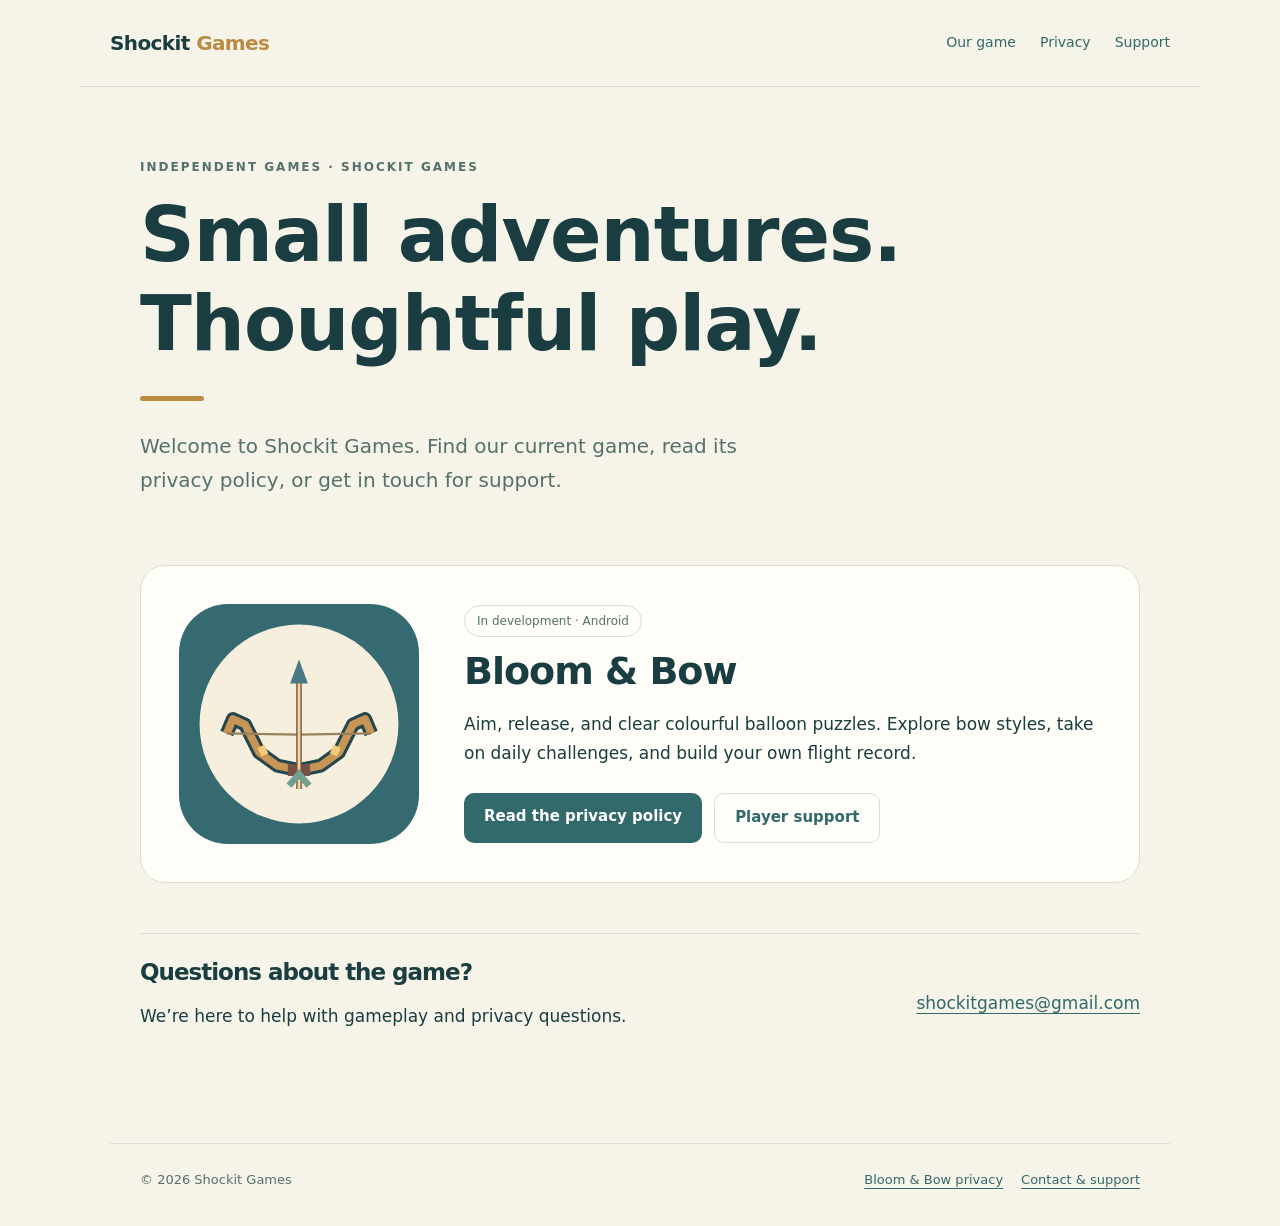
==== index.html @ 9049ec67 "Add files via upload" ====
<!doctype html>
<html lang="en"><head><meta charset="utf-8"><meta name="viewport" content="width=device-width, initial-scale=1"><meta name="description" content="Shockit Games: discover Bloom & Bow, read its privacy policy and contact player support."><meta name="color-scheme" content="light"><title>Shockit Games — Games, privacy & support</title><link rel="stylesheet" href="styles.css"></head>
<body><a class="skip" href="#main">Skip to content</a><header><a class="brand" href="index.html">Shockit<span> Games</span></a><nav aria-label="Main navigation"><a href="index.html#games">Our game</a><a href="bloom-and-bow-privacy.html">Privacy</a><a href="support.html">Support</a></nav></header><main id="main"><section class="hero"><div class="eyebrow">Independent games · Shockit Games</div><h1>Small adventures.<br>Thoughtful play.</h1><div class="hero-line"></div><p class="lead">Welcome to Shockit Games. Find our current game, read its privacy policy, or get in touch for support.</p></section>
<section id="games" aria-labelledby="game-title"><div class="game"><img src="bloom-and-bow.svg" width="240" height="240" alt="Bloom and Bow: a wooden bow and upward-pointing arrow"><div><span class="pill">In development · Android</span><h2 id="game-title">Bloom &amp; Bow</h2><p>Aim, release, and clear colourful balloon puzzles. Explore bow styles, take on daily challenges, and build your own flight record.</p><div class="actions"><a class="button" href="bloom-and-bow-privacy.html">Read the privacy policy</a><a class="button secondary" href="support.html">Player support</a></div></div></div></section>
<section class="contact-strip"><div><h2>Questions about the game?</h2><p>We’re here to help with gameplay and privacy questions.</p></div><a class="email" href="mailto:shockitgames@gmail.com">shockitgames@gmail.com</a></section></main><footer><span>© 2026 Shockit Games</span><div class="footer-links"><a href="bloom-and-bow-privacy.html">Bloom &amp; Bow privacy</a><a href="support.html">Contact &amp; support</a></div></footer></body></html>
---- styles.css ----
@charset "UTF-8";
:root{--ink:#193d40;--muted:#55716d;--paper:#f6f3e9;--white:#fffdf7;--line:#d9dfd2;--accent:#32696b;--gold:#bc8b43}*{box-sizing:border-box}html{scroll-behavior:smooth}body{margin:0;background:var(--paper);color:var(--ink);font:17px/1.7 system-ui,-apple-system,BlinkMacSystemFont,"Segoe UI",sans-serif}a{color:var(--accent);text-underline-offset:4px}a:hover{text-decoration-thickness:2px}a:focus-visible{outline:3px solid var(--gold);outline-offset:5px}header{max-width:1120px;margin:auto;padding:26px 30px;display:flex;justify-content:space-between;align-items:center;gap:22px;border-bottom:1px solid var(--line)}.brand{font-size:20px;font-weight:750;letter-spacing:-.6px;text-decoration:none;color:var(--ink)}.brand span{color:var(--gold)}nav{display:flex;flex-wrap:wrap;gap:24px}nav a{text-decoration:none;font-size:14px}main{max-width:1060px;margin:auto;padding:60px 30px 70px}.eyebrow{color:var(--muted);font-size:12px;font-weight:750;letter-spacing:2px;text-transform:uppercase}h1,h2,h3{line-height:1.16;letter-spacing:-1px}h1{font-size:clamp(38px,6.4vw,76px);margin:14px 0 22px;font-weight:650}h2{font-size:30px;margin:46px 0 18px}h3{font-size:21px}.lead{font-size:20px;color:var(--muted);max-width:640px}.hero{padding:10px 0 48px}.hero-line{height:5px;width:64px;border-radius:5px;background:var(--gold);margin:28px 0}.game{display:grid;grid-template-columns:240px 1fr;gap:45px;align-items:center;padding:38px;background:var(--white);border:1px solid var(--line);border-radius:25px}.game img{width:100%;max-width:240px;height:auto;display:block}.game h2{font-size:38px;margin:12px 0}.pill{display:inline-block;border:1px solid var(--line);border-radius:25px;padding:5px 12px;color:var(--muted);font-size:12px}.actions{display:flex;flex-wrap:wrap;gap:12px;margin-top:25px}.button{display:inline-block;padding:11px 20px;border-radius:10px;background:var(--accent);color:white;text-decoration:none;font-size:15px;font-weight:600}.button.secondary{background:transparent;color:var(--accent);border:1px solid var(--line)}.contact-strip{display:flex;justify-content:space-between;align-items:center;gap:20px;margin-top:50px;padding:25px 0;border-top:1px solid var(--line)}.contact-strip h2{margin:0;font-size:23px}footer{max-width:1060px;margin:auto;padding:25px 30px 35px;color:var(--muted);font-size:13px;border-top:1px solid var(--line);display:flex;flex-wrap:wrap;justify-content:space-between;gap:18px}.footer-links{display:flex;flex-wrap:wrap;gap:18px}.doc{max-width:840px}.doc h1{font-size:clamp(36px,5vw,55px)}.doc h2{font-size:25px;scroll-margin-top:25px}.doc p,.doc li{color:#354e4c}.meta{font-size:14px;color:var(--muted)}.summary{border-left:3px solid var(--gold);background:var(--white);padding:20px 24px;margin:30px 0}.summary p{margin:5px 0}.toc{display:flex;flex-wrap:wrap;gap:8px 18px;font-size:14px;margin:27px 0 38px}.table-wrap{overflow-x:auto}table{width:100%;border-collapse:collapse;font-size:15px}th,td{text-align:left;vertical-align:top;padding:15px 12px;border-bottom:1px solid var(--line)}th{background:#e8eddf}.email{overflow-wrap:anywhere}.support-box{background:var(--white);border:1px solid var(--line);padding:32px;border-radius:20px;margin:32px 0}.support-box h2{margin-top:0}.skip{position:absolute;top:-80px;left:12px;background:var(--white);padding:10px;z-index:5}.skip:focus{top:10px}@media(max-width:650px){header{padding:20px;align-items:flex-start;flex-direction:column;gap:12px}nav{gap:18px}main{padding:35px 20px 50px}.game{grid-template-columns:1fr;gap:22px;padding:25px}.game img{max-width:150px}.game h2{font-size:32px}.contact-strip{align-items:flex-start;flex-direction:column}.lead{font-size:18px}footer{padding:22px 20px 30px}.support-box{padding:23px}table{min-width:520px}}@media(prefers-reduced-motion:reduce){html{scroll-behavior:auto}}@media print{header,footer,.toc,.skip{display:none}body{background:white;font-size:12pt}.doc{max-width:none}main{padding:0}h2{break-after:avoid}.summary{border:1px solid #aaa}a{color:black}}
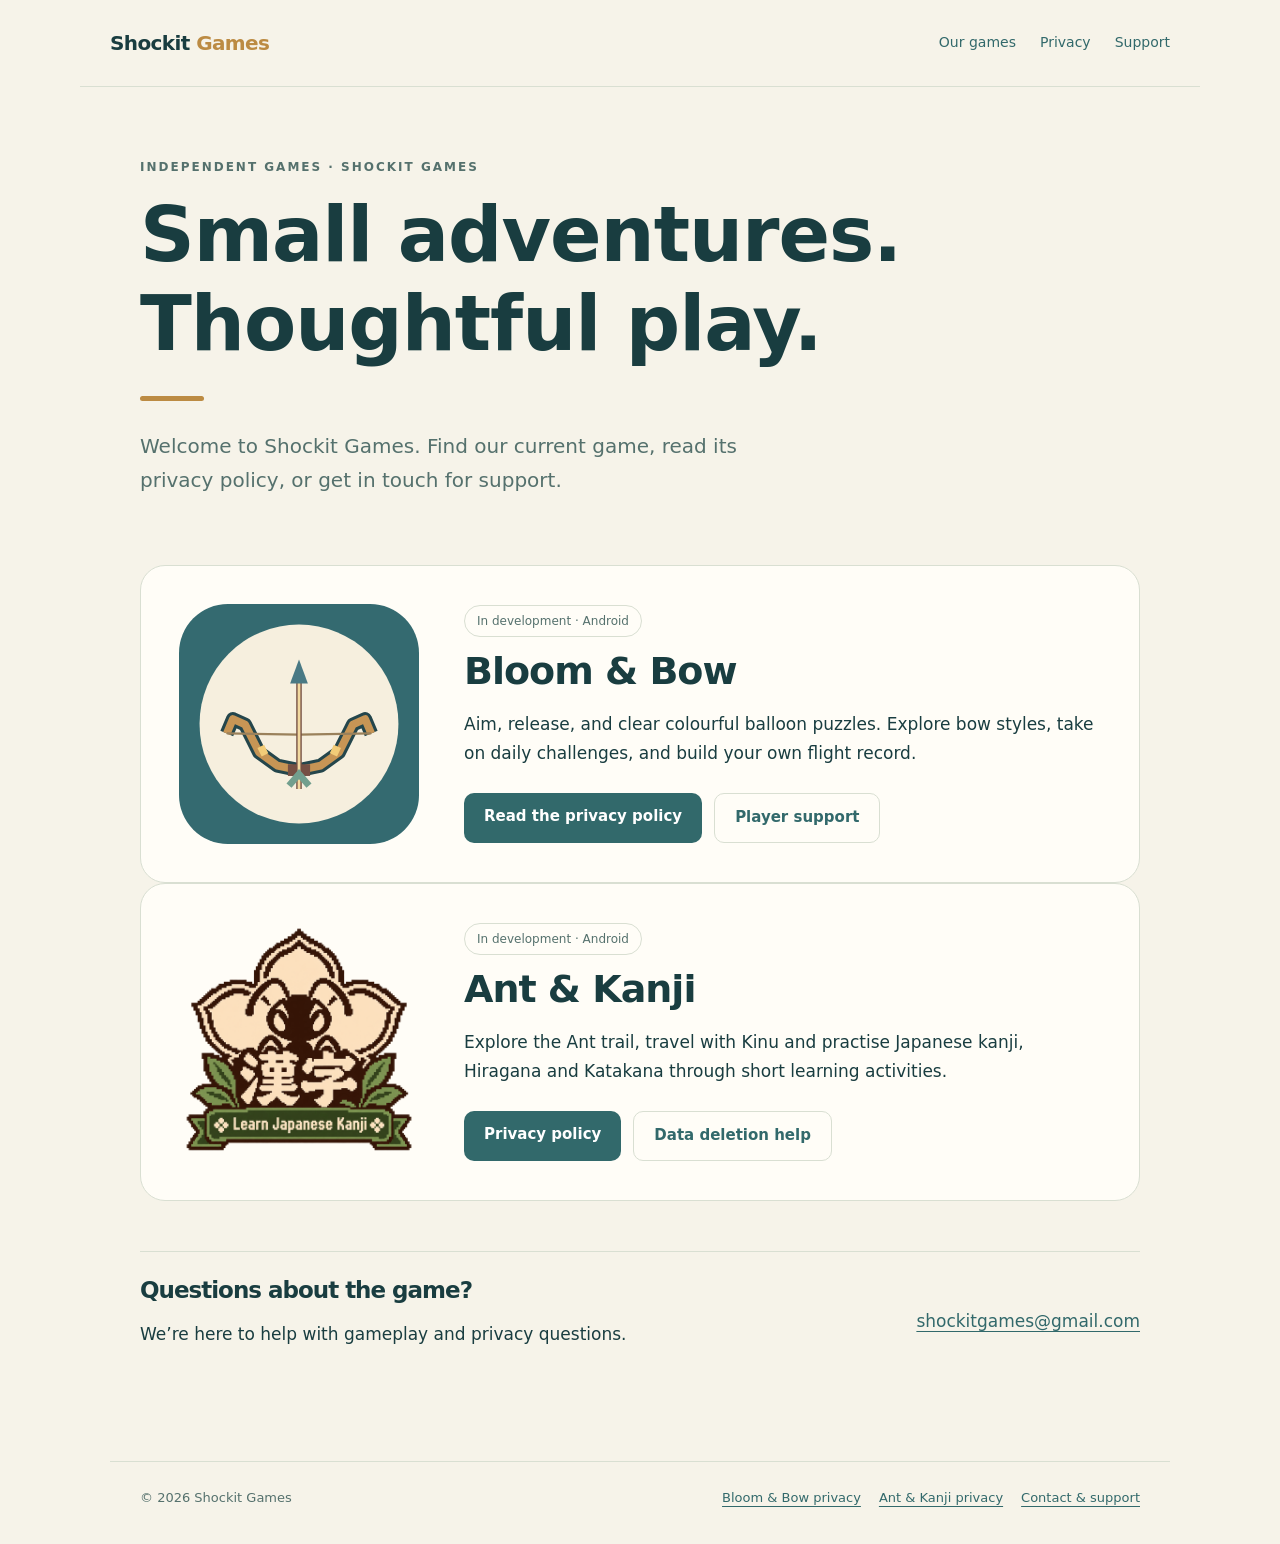
==== commit d8957af5: "Add Ant & Kanji to homepage" ====
--- a/index.html
+++ b/index.html
@@ -1,5 +1,5 @@
 <!doctype html>
 <html lang="en"><head><meta charset="utf-8"><meta name="viewport" content="width=device-width, initial-scale=1"><meta name="description" content="Shockit Games: discover Bloom & Bow, read its privacy policy and contact player support."><meta name="color-scheme" content="light"><title>Shockit Games — Games, privacy & support</title><link rel="stylesheet" href="styles.css"></head>
-<body><a class="skip" href="#main">Skip to content</a><header><a class="brand" href="index.html">Shockit<span> Games</span></a><nav aria-label="Main navigation"><a href="index.html#games">Our game</a><a href="bloom-and-bow-privacy.html">Privacy</a><a href="support.html">Support</a></nav></header><main id="main"><section class="hero"><div class="eyebrow">Independent games · Shockit Games</div><h1>Small adventures.<br>Thoughtful play.</h1><div class="hero-line"></div><p class="lead">Welcome to Shockit Games. Find our current game, read its privacy policy, or get in touch for support.</p></section>
+<body><a class="skip" href="#main">Skip to content</a><header><a class="brand" href="index.html">Shockit<span> Games</span></a><nav aria-label="Main navigation"><a href="index.html#games">Our games</a><a href="bloom-and-bow-privacy.html">Privacy</a><a href="support.html">Support</a></nav></header><main id="main"><section class="hero"><div class="eyebrow">Independent games · Shockit Games</div><h1>Small adventures.<br>Thoughtful play.</h1><div class="hero-line"></div><p class="lead">Welcome to Shockit Games. Find our current game, read its privacy policy, or get in touch for support.</p></section>
 <section id="games" aria-labelledby="game-title"><div class="game"><img src="bloom-and-bow.svg" width="240" height="240" alt="Bloom and Bow: a wooden bow and upward-pointing arrow"><div><span class="pill">In development · Android</span><h2 id="game-title">Bloom &amp; Bow</h2><p>Aim, release, and clear colourful balloon puzzles. Explore bow styles, take on daily challenges, and build your own flight record.</p><div class="actions"><a class="button" href="bloom-and-bow-privacy.html">Read the privacy policy</a><a class="button secondary" href="support.html">Player support</a></div></div></div></section>
-<section class="contact-strip"><div><h2>Questions about the game?</h2><p>We’re here to help with gameplay and privacy questions.</p></div><a class="email" href="mailto:shockitgames@gmail.com">shockitgames@gmail.com</a></section></main><footer><span>© 2026 Shockit Games</span><div class="footer-links"><a href="bloom-and-bow-privacy.html">Bloom &amp; Bow privacy</a><a href="support.html">Contact &amp; support</a></div></footer></body></html>+<section aria-labelledby="ant-title"><div class="game"><img src="ant-and-kanji-icon.png" width="240" height="240" alt="Ant and Kanji educational adventure icon"><div><span class="pill">In development · Android</span><h2 id="ant-title">Ant &amp; Kanji</h2><p>Explore the Ant trail, travel with Kinu and practise Japanese kanji, Hiragana and Katakana through short learning activities.</p><div class="actions"><a class="button" href="ant-and-kanji-privacy.html">Privacy policy</a><a class="button secondary" href="ant-and-kanji-deletion.html">Data deletion help</a></div></div></div></section><section class="contact-strip"><div><h2>Questions about the game?</h2><p>We’re here to help with gameplay and privacy questions.</p></div><a class="email" href="mailto:shockitgames@gmail.com">shockitgames@gmail.com</a></section></main><footer><span>© 2026 Shockit Games</span><div class="footer-links"><a href="bloom-and-bow-privacy.html">Bloom &amp; Bow privacy</a><a href="ant-and-kanji-privacy.html">Ant &amp; Kanji privacy</a><a href="support.html">Contact &amp; support</a></div></footer></body></html>
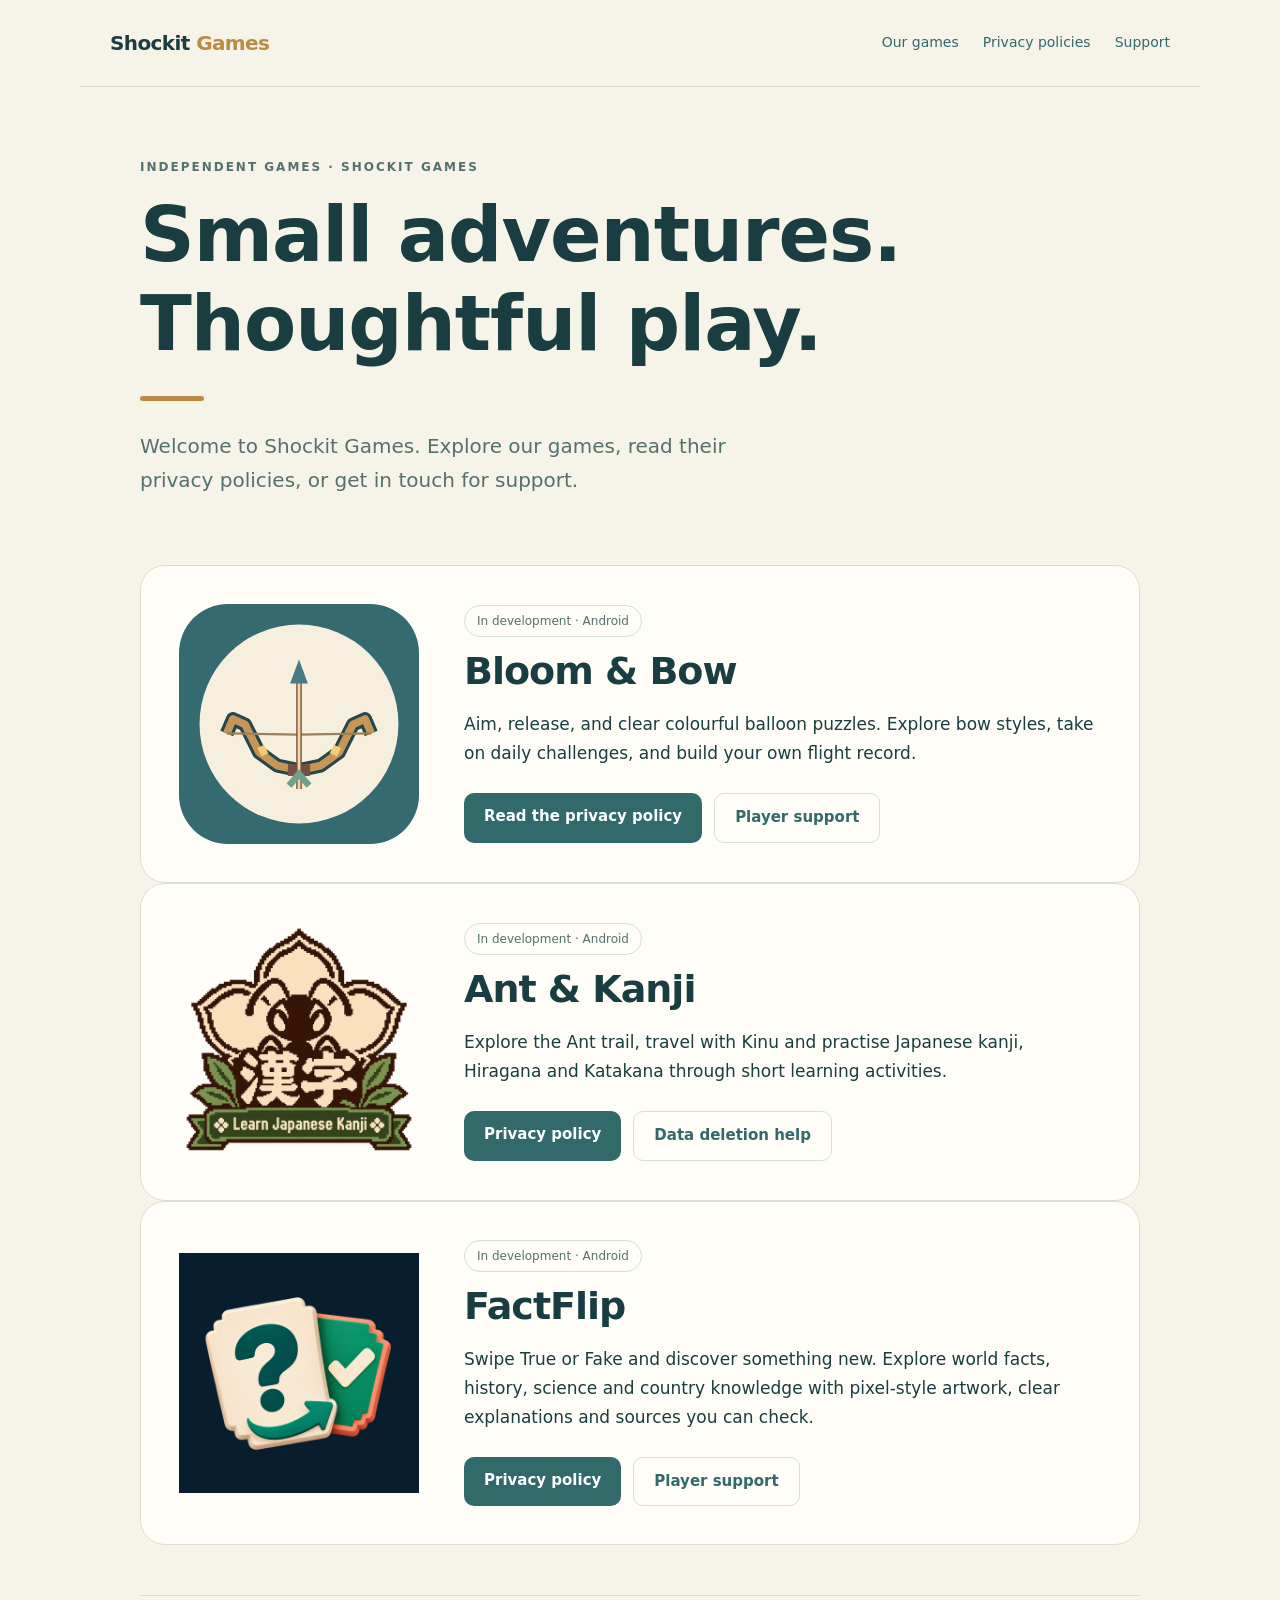
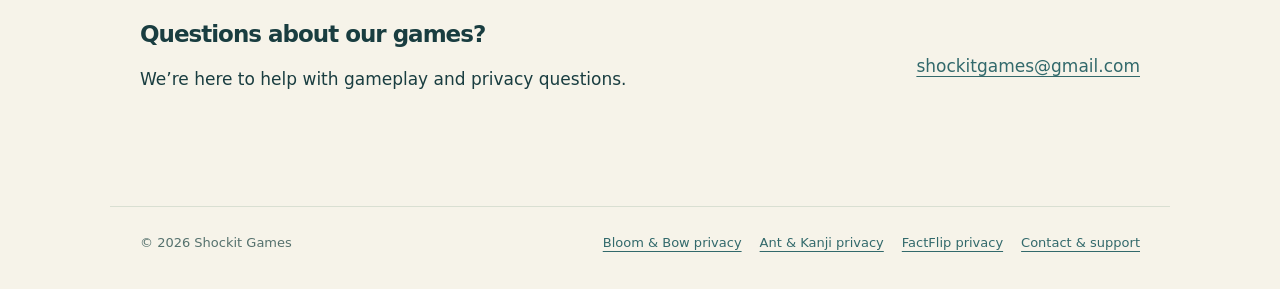
==== commit bd1e59dc: "Add FactFlip homepage listing and privacy links" ====
--- a/index.html
+++ b/index.html
@@ -1,5 +1,6 @@
 <!doctype html>
-<html lang="en"><head><meta charset="utf-8"><meta name="viewport" content="width=device-width, initial-scale=1"><meta name="description" content="Shockit Games: discover Bloom & Bow, read its privacy policy and contact player support."><meta name="color-scheme" content="light"><title>Shockit Games — Games, privacy & support</title><link rel="stylesheet" href="styles.css"></head>
-<body><a class="skip" href="#main">Skip to content</a><header><a class="brand" href="index.html">Shockit<span> Games</span></a><nav aria-label="Main navigation"><a href="index.html#games">Our games</a><a href="bloom-and-bow-privacy.html">Privacy</a><a href="support.html">Support</a></nav></header><main id="main"><section class="hero"><div class="eyebrow">Independent games · Shockit Games</div><h1>Small adventures.<br>Thoughtful play.</h1><div class="hero-line"></div><p class="lead">Welcome to Shockit Games. Find our current game, read its privacy policy, or get in touch for support.</p></section>
+<html lang="en"><head><meta charset="utf-8"><meta name="viewport" content="width=device-width, initial-scale=1"><meta name="description" content="Shockit Games: discover Bloom & Bow, Ant & Kanji and FactFlip, read game privacy policies and contact player support."><meta name="color-scheme" content="light"><title>Shockit Games — Games, privacy & support</title><link rel="stylesheet" href="styles.css"></head>
+<body><a class="skip" href="#main">Skip to content</a><header><a class="brand" href="index.html">Shockit<span> Games</span></a><nav aria-label="Main navigation"><a href="index.html#games">Our games</a><a href="index.html#games">Privacy policies</a><a href="support.html">Support</a></nav></header><main id="main"><section class="hero"><div class="eyebrow">Independent games · Shockit Games</div><h1>Small adventures.<br>Thoughtful play.</h1><div class="hero-line"></div><p class="lead">Welcome to Shockit Games. Explore our games, read their privacy policies, or get in touch for support.</p></section>
 <section id="games" aria-labelledby="game-title"><div class="game"><img src="bloom-and-bow.svg" width="240" height="240" alt="Bloom and Bow: a wooden bow and upward-pointing arrow"><div><span class="pill">In development · Android</span><h2 id="game-title">Bloom &amp; Bow</h2><p>Aim, release, and clear colourful balloon puzzles. Explore bow styles, take on daily challenges, and build your own flight record.</p><div class="actions"><a class="button" href="bloom-and-bow-privacy.html">Read the privacy policy</a><a class="button secondary" href="support.html">Player support</a></div></div></div></section>
-<section aria-labelledby="ant-title"><div class="game"><img src="ant-and-kanji-icon.png" width="240" height="240" alt="Ant and Kanji educational adventure icon"><div><span class="pill">In development · Android</span><h2 id="ant-title">Ant &amp; Kanji</h2><p>Explore the Ant trail, travel with Kinu and practise Japanese kanji, Hiragana and Katakana through short learning activities.</p><div class="actions"><a class="button" href="ant-and-kanji-privacy.html">Privacy policy</a><a class="button secondary" href="ant-and-kanji-deletion.html">Data deletion help</a></div></div></div></section><section class="contact-strip"><div><h2>Questions about the game?</h2><p>We’re here to help with gameplay and privacy questions.</p></div><a class="email" href="mailto:shockitgames@gmail.com">shockitgames@gmail.com</a></section></main><footer><span>© 2026 Shockit Games</span><div class="footer-links"><a href="bloom-and-bow-privacy.html">Bloom &amp; Bow privacy</a><a href="ant-and-kanji-privacy.html">Ant &amp; Kanji privacy</a><a href="support.html">Contact &amp; support</a></div></footer></body></html>+<section aria-labelledby="ant-title"><div class="game"><img src="ant-and-kanji-icon.png" width="240" height="240" alt="Ant and Kanji educational adventure icon"><div><span class="pill">In development · Android</span><h2 id="ant-title">Ant &amp; Kanji</h2><p>Explore the Ant trail, travel with Kinu and practise Japanese kanji, Hiragana and Katakana through short learning activities.</p><div class="actions"><a class="button" href="ant-and-kanji-privacy.html">Privacy policy</a><a class="button secondary" href="ant-and-kanji-deletion.html">Data deletion help</a></div></div></div></section><section aria-labelledby="factflip-title"><div class="game"><img src="[data-uri]" width="240" height="240" alt="FactFlip: quiz cards with a question mark and a flip arrow" loading="lazy" decoding="async"><div><span class="pill">In development · Android</span><h2 id="factflip-title">FactFlip</h2><p>Swipe True or Fake and discover something new. Explore world facts, history, science and country knowledge with pixel-style artwork, clear explanations and sources you can check.</p><div class="actions"><a class="button" href="factflip-privacy.html">Privacy policy</a><a class="button secondary" href="support.html">Player support</a></div></div></div></section>
+<section class="contact-strip"><div><h2>Questions about our games?</h2><p>We’re here to help with gameplay and privacy questions.</p></div><a class="email" href="mailto:shockitgames@gmail.com">shockitgames@gmail.com</a></section></main><footer><span>© 2026 Shockit Games</span><div class="footer-links"><a href="bloom-and-bow-privacy.html">Bloom &amp; Bow privacy</a><a href="ant-and-kanji-privacy.html">Ant &amp; Kanji privacy</a><a href="factflip-privacy.html">FactFlip privacy</a><a href="support.html">Contact &amp; support</a></div></footer></body></html>
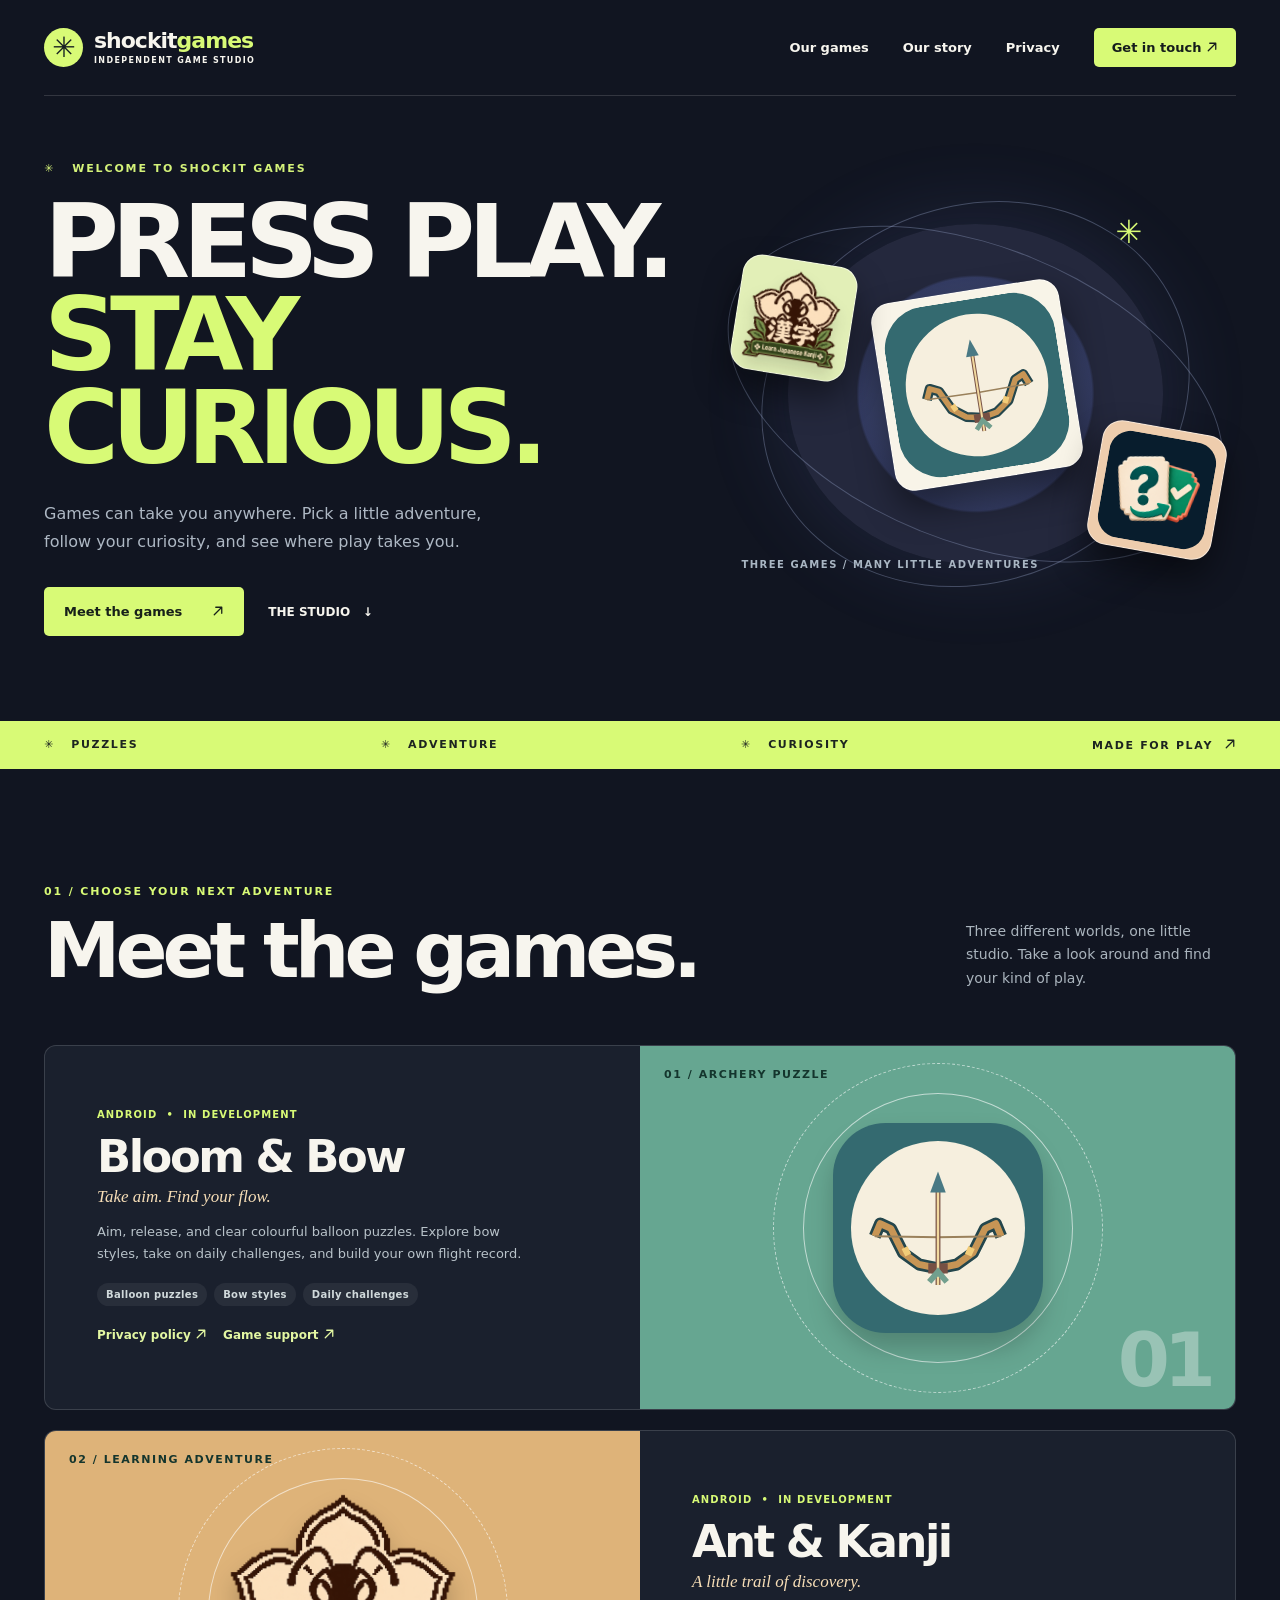
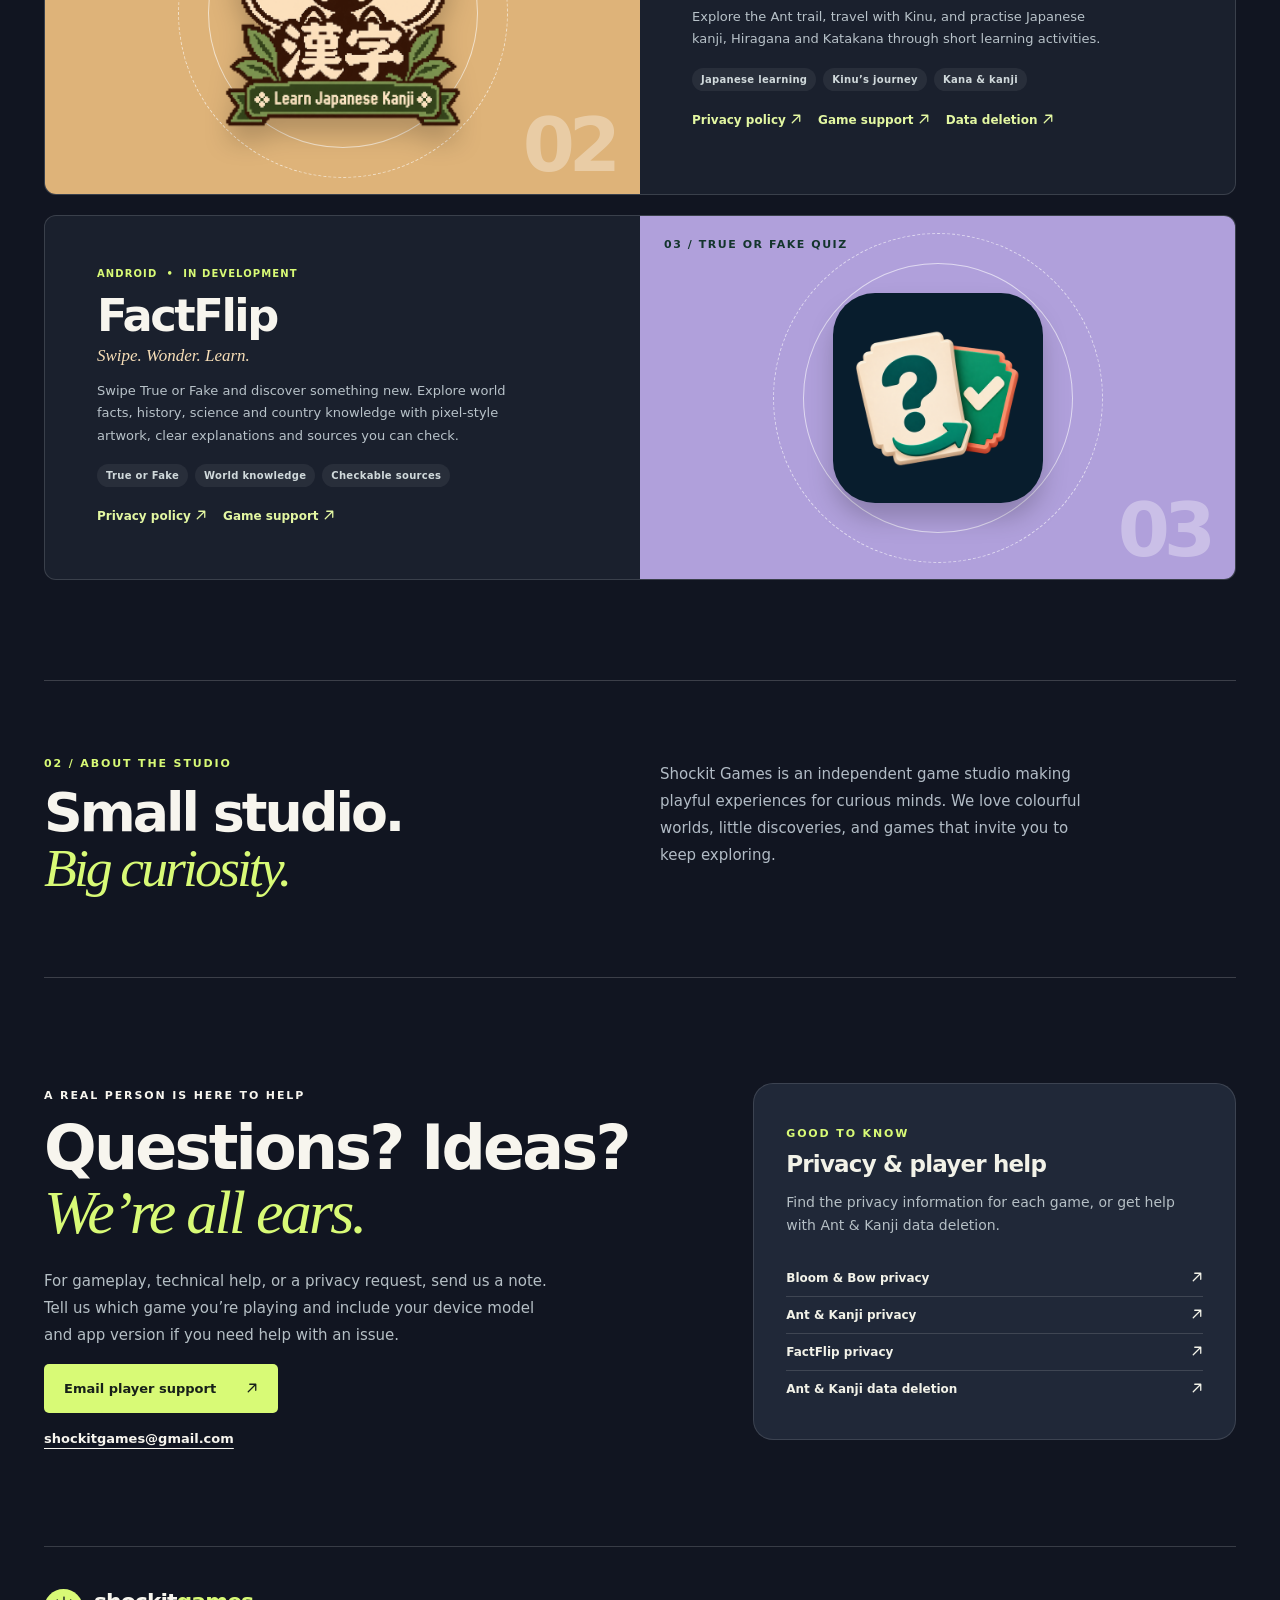
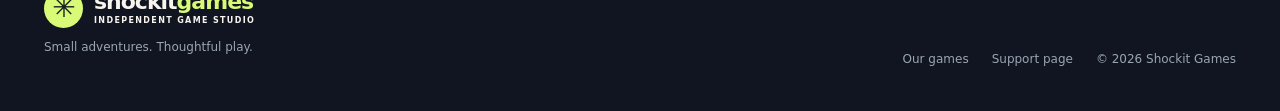
==== commit 870d5806: "Update homepage with Midnight Arcade design" ====
--- a/index.html
+++ b/index.html
@@ -1,6 +1,10 @@
-<!doctype html>
-<html lang="en"><head><meta charset="utf-8"><meta name="viewport" content="width=device-width, initial-scale=1"><meta name="description" content="Shockit Games: discover Bloom & Bow, Ant & Kanji and FactFlip, read game privacy policies and contact player support."><meta name="color-scheme" content="light"><title>Shockit Games — Games, privacy & support</title><link rel="stylesheet" href="styles.css"></head>
-<body><a class="skip" href="#main">Skip to content</a><header><a class="brand" href="index.html">Shockit<span> Games</span></a><nav aria-label="Main navigation"><a href="index.html#games">Our games</a><a href="index.html#games">Privacy policies</a><a href="support.html">Support</a></nav></header><main id="main"><section class="hero"><div class="eyebrow">Independent games · Shockit Games</div><h1>Small adventures.<br>Thoughtful play.</h1><div class="hero-line"></div><p class="lead">Welcome to Shockit Games. Explore our games, read their privacy policies, or get in touch for support.</p></section>
-<section id="games" aria-labelledby="game-title"><div class="game"><img src="bloom-and-bow.svg" width="240" height="240" alt="Bloom and Bow: a wooden bow and upward-pointing arrow"><div><span class="pill">In development · Android</span><h2 id="game-title">Bloom &amp; Bow</h2><p>Aim, release, and clear colourful balloon puzzles. Explore bow styles, take on daily challenges, and build your own flight record.</p><div class="actions"><a class="button" href="bloom-and-bow-privacy.html">Read the privacy policy</a><a class="button secondary" href="support.html">Player support</a></div></div></div></section>
-<section aria-labelledby="ant-title"><div class="game"><img src="ant-and-kanji-icon.png" width="240" height="240" alt="Ant and Kanji educational adventure icon"><div><span class="pill">In development · Android</span><h2 id="ant-title">Ant &amp; Kanji</h2><p>Explore the Ant trail, travel with Kinu and practise Japanese kanji, Hiragana and Katakana through short learning activities.</p><div class="actions"><a class="button" href="ant-and-kanji-privacy.html">Privacy policy</a><a class="button secondary" href="ant-and-kanji-deletion.html">Data deletion help</a></div></div></div></section><section aria-labelledby="factflip-title"><div class="game"><img src="[data-uri]" width="240" height="240" alt="FactFlip: quiz cards with a question mark and a flip arrow" loading="lazy" decoding="async"><div><span class="pill">In development · Android</span><h2 id="factflip-title">FactFlip</h2><p>Swipe True or Fake and discover something new. Explore world facts, history, science and country knowledge with pixel-style artwork, clear explanations and sources you can check.</p><div class="actions"><a class="button" href="factflip-privacy.html">Privacy policy</a><a class="button secondary" href="support.html">Player support</a></div></div></div></section>
-<section class="contact-strip"><div><h2>Questions about our games?</h2><p>We’re here to help with gameplay and privacy questions.</p></div><a class="email" href="mailto:shockitgames@gmail.com">shockitgames@gmail.com</a></section></main><footer><span>© 2026 Shockit Games</span><div class="footer-links"><a href="bloom-and-bow-privacy.html">Bloom &amp; Bow privacy</a><a href="ant-and-kanji-privacy.html">Ant &amp; Kanji privacy</a><a href="factflip-privacy.html">FactFlip privacy</a><a href="support.html">Contact &amp; support</a></div></footer></body></html>+<!doctype html><html lang="en"><head><meta charset="utf-8"><meta name="viewport" content="width=device-width, initial-scale=1"><meta name="description" content="Discover Bloom & Bow, Ant & Kanji and FactFlip from Shockit Games. Find game information, privacy policies and player support."><meta name="theme-color" content="#111521"><title>Shockit Games — Games, Privacy &amp; Support</title><style>
+*,*::before,*::after{box-sizing:border-box}html{scroll-behavior:smooth}body{margin:0}img{display:block;max-width:100%}a{color:inherit;text-decoration:none}button,a{ -webkit-tap-highlight-color:transparent}a:focus-visible{outline:3px solid #dd8c41;outline-offset:4px}.skip{position:fixed;top:-100px;left:16px;z-index:100;background:white;color:#111;padding:12px}.skip:focus{top:12px}.shell{width:min(100% - 88px,1280px);margin-inline:auto}.eyebrow{font-size:11px;letter-spacing:.17em;font-weight:800;text-transform:uppercase}.header{display:flex;align-items:center;justify-content:space-between;gap:30px;position:relative;z-index:4}.brand{display:inline-flex;align-items:center;gap:11px;font-size:22px;font-weight:850;letter-spacing:-1px;line-height:.9}.brand>span:last-child{display:block}.brand small{display:block;font-size:8px;letter-spacing:.17em;font-weight:800;margin-top:6px;white-space:nowrap}.brand-symbol{width:39px;height:39px;display:grid;place-items:center;border-radius:50%;font-size:28px;line-height:1}.header nav{display:flex;align-items:center;gap:34px;font-size:13px;font-weight:750}.header nav a:hover,.game-links a:hover,.privacy-box a:hover{text-decoration:underline;text-underline-offset:5px}.button{display:inline-flex;align-items:center;justify-content:center;gap:30px;min-height:49px;padding:13px 20px;border-radius:999px;font-size:13px;font-weight:800;transition:transform .2s}.button:hover{transform:translateY(-3px)}.tags{padding:0;list-style:none;display:flex;flex-wrap:wrap;gap:7px}.tags li{font-size:10px;letter-spacing:.03em;padding:6px 9px;border-radius:999px;font-weight:750}.game-links{display:flex;flex-wrap:wrap;gap:16px;font-size:12px;font-weight:800}.game-links a{padding:5px 0}.support{display:grid;grid-template-columns:1.1fr .9fr;gap:10%;align-items:center}.support h2{font-size:clamp(38px,5vw,62px);letter-spacing:-.045em;line-height:1.03;margin:14px 0 23px}.support h2 em{font-family:Georgia,serif;font-weight:400}.support-copy>p:not(.eyebrow){max-width:510px;font-size:15px;line-height:1.8}.support .address{display:block;margin-top:18px;font-size:13px;font-weight:750;text-decoration:underline;text-underline-offset:5px}.privacy-box{padding:32px;border-radius:20px}.privacy-box h3{font-size:23px;letter-spacing:-.035em;margin:10px 0}.privacy-box p:not(.eyebrow){font-size:14px;line-height:1.65}.privacy-box ul{list-style:none;padding:0;margin:23px 0 0}.privacy-box li+li{border-top:1px solid currentColor}.privacy-box li a{display:flex;justify-content:space-between;padding:11px 0;font-size:12px;font-weight:750}.footer{display:flex;justify-content:space-between;align-items:flex-end;gap:24px;padding-top:42px;padding-bottom:45px}.footer p{font-size:12px}.footer-end{display:flex;align-items:center;flex-wrap:wrap;gap:23px;font-size:12px}.art img{object-fit:contain}.image-bloom{border-radius:25%}.image-fact{border-radius:20%}.image-ant{filter:drop-shadow(0 10px 8px rgba(21,28,24,.15))}
+@media(max-width:800px){.shell{width:min(100% - 40px,1280px)}.header{padding-top:22px!important;padding-bottom:22px!important;align-items:flex-start}.header nav{gap:14px;justify-content:flex-end;flex-wrap:wrap}.header nav a{font-size:12px}.nav-contact{display:inline-flex;padding:0!important;border:0!important;background:transparent!important;color:inherit!important;transform:none!important}.support{grid-template-columns:1fr;gap:35px}.footer{align-items:flex-start;flex-direction:column}.footer-end{gap:15px}.brand{font-size:19px}.brand-symbol{width:34px;height:34px;font-size:24px}.brand small{font-size:7px}}
+@media(max-width:450px){.header{flex-direction:column;gap:15px}.header nav{width:100%;justify-content:space-between;gap:8px}.header nav a{font-size:11px}.brand{font-size:17px}.brand-symbol{width:30px;height:30px}.brand small{font-size:6px}.shell{width:calc(100% - 32px)}}
+@media(prefers-reduced-motion:reduce){html{scroll-behavior:auto}*,*::before,*::after{animation-duration:.01ms!important;animation-iteration-count:1!important;transition-duration:.01ms!important}}
+
+body{background:#111521;color:#f7f5ee;font-family:system-ui,-apple-system,BlinkMacSystemFont,"Segoe UI",sans-serif}.header{padding:28px 0;border-bottom:1px solid #ffffff24}.brand-symbol{background:#d8fa76;color:#161e22}.brand-accent{color:#d8fa76}.nav-contact{background:#d8fa76;color:#151c1c;padding:12px 18px;border-radius:5px}.arcade-hero{display:grid;grid-template-columns:1.1fr .9fr;align-items:center;min-height:590px;padding-block:55px 85px;gap:35px}.arcade-hero .eyebrow{color:#d4f279}.arcade-hero h1{font-size:clamp(60px,8vw,112px);line-height:.91;letter-spacing:-.075em;text-transform:uppercase;margin:20px 0 25px}.arcade-hero h1 span{display:block;color:#d8fa76}.arcade-hero p:not(.eyebrow){max-width:460px;color:#aeb8c4;line-height:1.8;font-size:16px}.arcade .button{background:#d8fa76;color:#172019;border-radius:5px}.hero-actions{display:flex;align-items:center;gap:24px;flex-wrap:wrap;margin-top:30px}.text-link{font-size:12px;font-weight:800}.arcade-scene{height:430px;position:relative}.orbit-one,.orbit-two{position:absolute;border:1px solid #a5b3da54;inset:27px 8%;border-radius:50%;transform:rotate(-23deg)}.orbit-two{inset:67px 0;transform:rotate(22deg)}.arcade-star{position:absolute;color:#d8fa76;font-size:32px;right:18%;top:8%}.arcade-scene:before{content:"";position:absolute;inset:45px 14%;border-radius:50%;background:radial-gradient(circle,#546185 0,#343c63 46%,#24283d 47% 100%);box-shadow:0 0 90px #7a8ce328}.tile{position:absolute;background:#f8f4e8;padding:8px;border:1px solid #ffffff80;box-shadow:0 18px 35px #0007;border-radius:20px}.tile img{width:100%;height:100%;object-fit:contain}.tile-main{height:190px;width:190px;left:32%;top:26%;transform:rotate(-9deg)}.tile-a{height:116px;width:116px;left:4%;top:19%;transform:rotate(9deg);background:#e2efb7}.tile-f{height:126px;width:126px;right:3%;bottom:13%;transform:rotate(10deg);background:#eecdad}.scene-number{position:absolute;left:5%;bottom:9%;color:#a9b6c3;font-size:10px;letter-spacing:.15em;font-weight:800}.strip{background:#d8fa76;color:#1c2420;padding:17px 0;font-size:11px;letter-spacing:.15em;font-weight:850}.strip .shell{display:flex;justify-content:space-between;gap:20px}.arcade-collection{padding:105px 0 80px}.section-top{display:flex;justify-content:space-between;align-items:end;gap:25px;margin-bottom:40px}.section-top .eyebrow{color:#d8fa76}.section-top h2{font-size:clamp(48px,6vw,80px);line-height:1;letter-spacing:-.065em;margin:15px 0}.section-top>p{color:#aab4bd;font-size:14px;max-width:270px;line-height:1.7}.feature{display:grid;grid-template-columns:1fr 1fr;min-height:365px;margin-bottom:20px;border:1px solid #ffffff24;border-radius:12px;overflow:hidden;background:#1a202d}.feature:nth-child(even) .art{order:2}.feature .art{position:relative;display:grid;place-items:center;overflow:hidden;min-height:350px}.art-bloom{background:#66a691}.art-ant{background:#deb379}.art-fact{background:#b0a0db}.feature .art:before,.feature .art:after{content:"";position:absolute;width:270px;height:270px;border:1px solid #ffffff99;border-radius:50%;transform:rotate(45deg)}.feature .art:after{width:330px;height:330px;border-style:dashed}.feature .art img{width:210px;height:210px;position:relative;z-index:1;filter:drop-shadow(0 15px 12px #0003)}.feature .art .image-ant{width:250px;height:250px}.art-label{position:absolute;top:22px;left:24px;color:#14352d;font-size:11px;letter-spacing:.14em;font-weight:850}.art-index{position:absolute;bottom:5px;right:25px;font-size:75px;color:#ffffff55;font-weight:900;letter-spacing:-.08em}.feature-content{padding:44px 52px;display:flex;align-items:flex-start;justify-content:center;flex-direction:column}.status{color:#d8fa76;letter-spacing:.11em;font-size:10px;font-weight:800}.feature h3{font-size:clamp(29px,3.5vw,48px);letter-spacing:-.055em;line-height:1;margin:15px 0 8px}.feature .hook{color:#f7deb7;font-family:Georgia,serif;font-style:italic;font-size:17px;margin:0 0 14px}.feature .desc{max-width:430px;color:#b8c2c9;line-height:1.7;font-size:13px;margin:0}.tags{margin-block:17px}.tags li{background:#ffffff10;color:#d0d9db}.game-links{color:#e3f7a2}.story{border-top:1px solid #ffffff2e;border-bottom:1px solid #ffffff2e;padding:65px 0;display:grid;grid-template-columns:1fr 1fr;gap:40px}.story .eyebrow{color:#d8fa76}.story h2{font-size:clamp(35px,4.2vw,55px);letter-spacing:-.055em;line-height:1.03;margin:15px 0}.story h2 em{font-family:Georgia,serif;font-weight:400;color:#d8fa76}.story>p{max-width:440px;color:#b2bcc6;font-size:15px;line-height:1.8}.arcade .support{padding-block:100px}.arcade .support h2 em{color:#d8fa76}.arcade .support-copy>p:not(.eyebrow){color:#b5bfc5}.arcade .privacy-box{background:#202838;color:#f2f2e8;border:1px solid #ffffff20}.arcade .privacy-box .eyebrow{color:#d8fa76}.arcade .privacy-box p:not(.eyebrow){color:#b5bfc5}.arcade .privacy-box li+li{border-color:#ffffff23}.arcade .footer{border-top:1px solid #ffffff2a}.arcade .footer p,.arcade .footer-end{color:#9aa6b1}
+@media(max-width:800px){.arcade-hero{grid-template-columns:1fr;min-height:0;padding-block:55px 60px}.arcade-hero h1{font-size:clamp(59px,12vw,90px)}.arcade-scene{height:370px;max-width:500px;width:100%;margin:auto;overflow:hidden}.strip .shell span:last-child{display:none}.arcade-collection{padding:75px 0 55px}.section-top{align-items:start;flex-direction:column}.feature-content{padding:32px}.feature .art{min-height:300px}.feature .art img{width:165px;height:165px}.feature .art .image-ant{width:200px;height:200px}.story{grid-template-columns:1fr}.arcade .support{padding-block:75px}}
+@media(max-width:600px){.feature{grid-template-columns:1fr}.feature:nth-child(even) .art{order:0}.feature .art{min-height:245px}.feature .art:before{width:190px;height:190px}.feature .art:after{width:235px;height:235px}.feature .art img{width:145px;height:145px}.feature .art .image-ant{width:175px;height:175px}.arcade-scene{height:320px}.tile-main{height:145px;width:145px}.tile-a,.tile-f{height:90px;width:90px}.strip{font-size:9px}.strip .shell span:nth-child(2){display:none}}
+</style></head><body id="top"><div class="arcade"><a class="skip" href="#main">Skip to content</a><header class="header shell"><a class="brand" href="#top" aria-label="Shockit Games home"><span class="brand-symbol" aria-hidden="true">✳</span><span>shockit<span class="brand-accent">games</span><small>INDEPENDENT GAME STUDIO</small></span></a><nav aria-label="Main navigation"><a href="#games">Our games</a><a href="#about">Our story</a><a href="#privacy">Privacy</a><a href="#support" class="nav-contact">Get in touch <span aria-hidden="true"><svg aria-hidden="true" focusable="false" width="12" height="12" viewBox="0 0 16 16" style="display:inline-block;vertical-align:-.08em" fill="none" stroke="currentColor" stroke-width="1.7" stroke-linecap="round" stroke-linejoin="round"><path d="M3 13 13 3M5 3h8v8"/></svg></span></a></nav></header><main id="main"><section class="arcade-hero shell"><div><p class="eyebrow">✳ &nbsp; WELCOME TO SHOCKIT GAMES</p><h1>Press play.<span>Stay curious.</span></h1><p>Games can take you anywhere. Pick a little adventure, follow your curiosity, and see where play takes you.</p><div class="hero-actions"><a class="button" href="#games">Meet the games <span aria-hidden="true"><svg aria-hidden="true" focusable="false" width="12" height="12" viewBox="0 0 16 16" style="display:inline-block;vertical-align:-.08em" fill="none" stroke="currentColor" stroke-width="1.7" stroke-linecap="round" stroke-linejoin="round"><path d="M3 13 13 3M5 3h8v8"/></svg></span></a><a class="text-link" href="#about">THE STUDIO &nbsp; ↓</a></div></div><div class="arcade-scene" aria-label="Artwork from the three Shockit Games titles"><div class="orbit-one"></div><div class="orbit-two"></div><span class="arcade-star" aria-hidden="true">✳</span><div class="tile tile-main"><img class="image-bloom" src="[data-uri]" alt="Bloom &amp; Bow bow and arrow icon" decoding="async"></div><div class="tile tile-a"><img class="image-ant" src="[data-uri]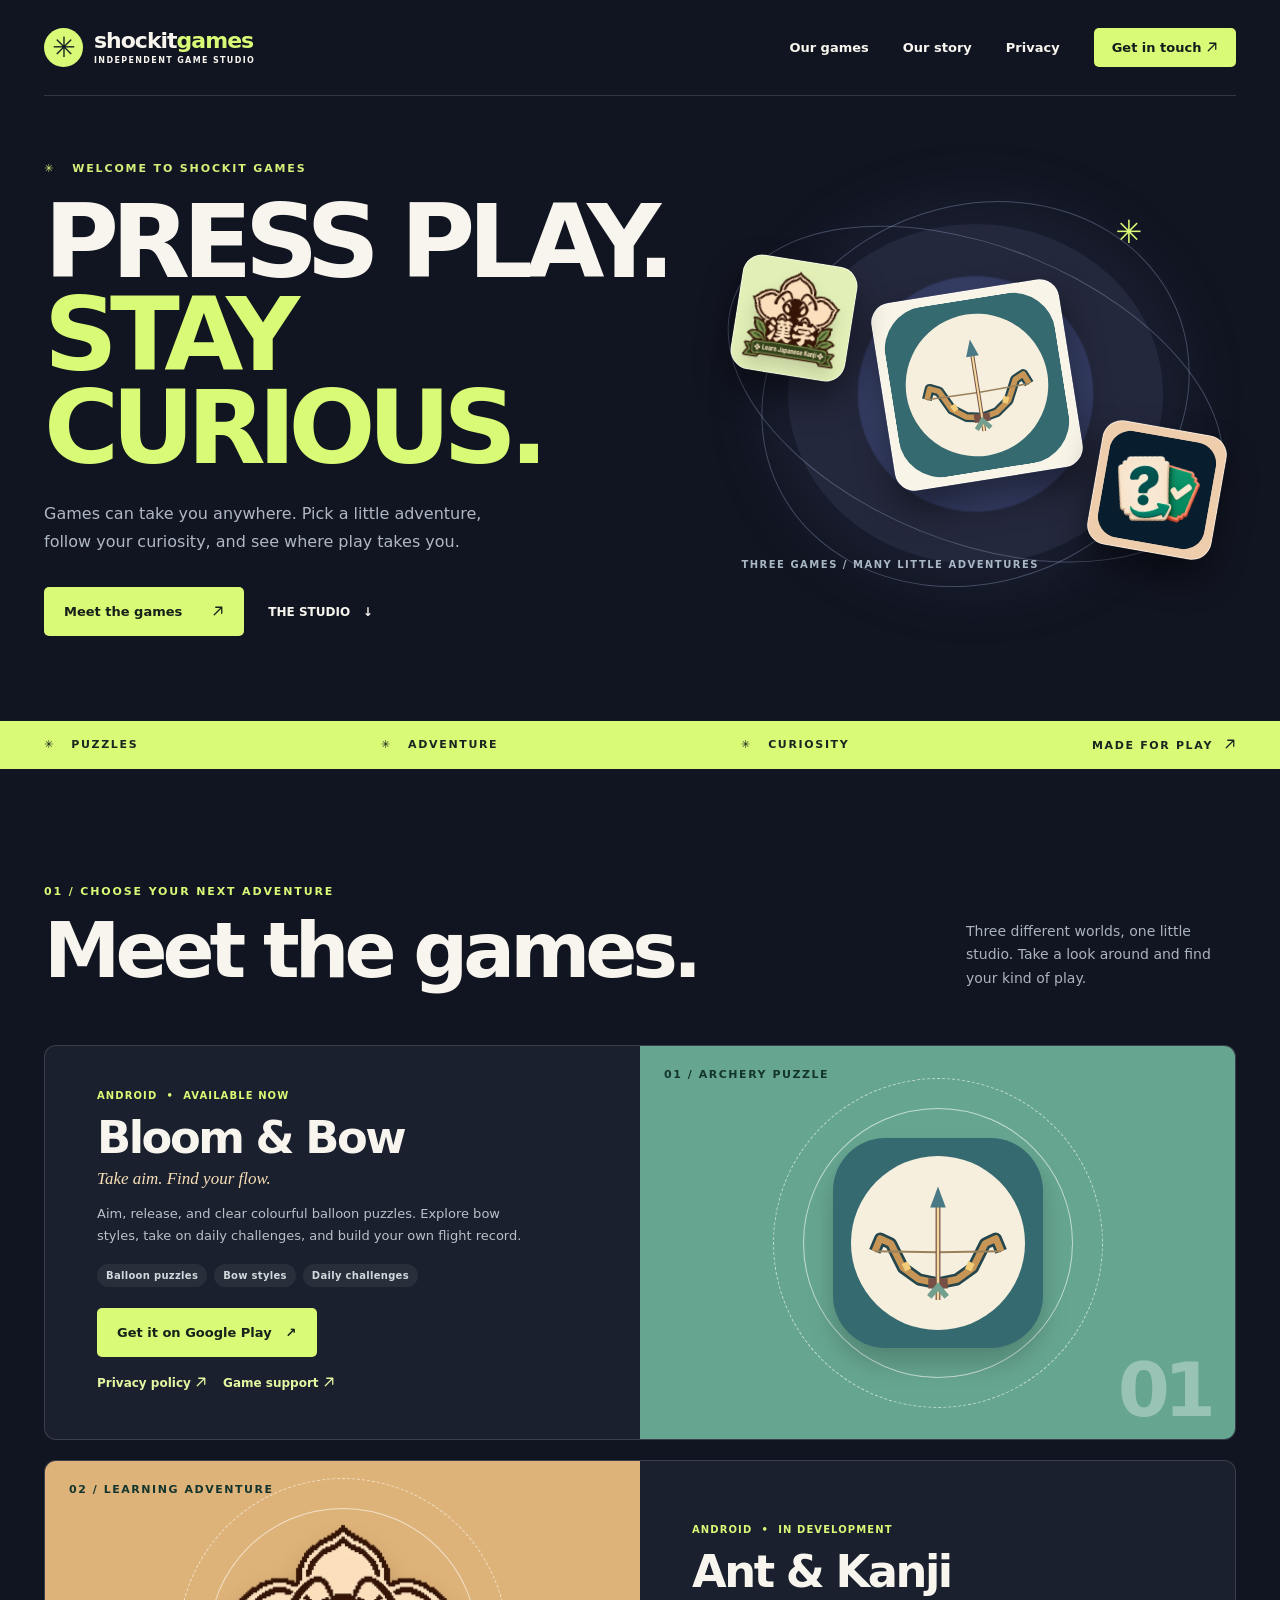
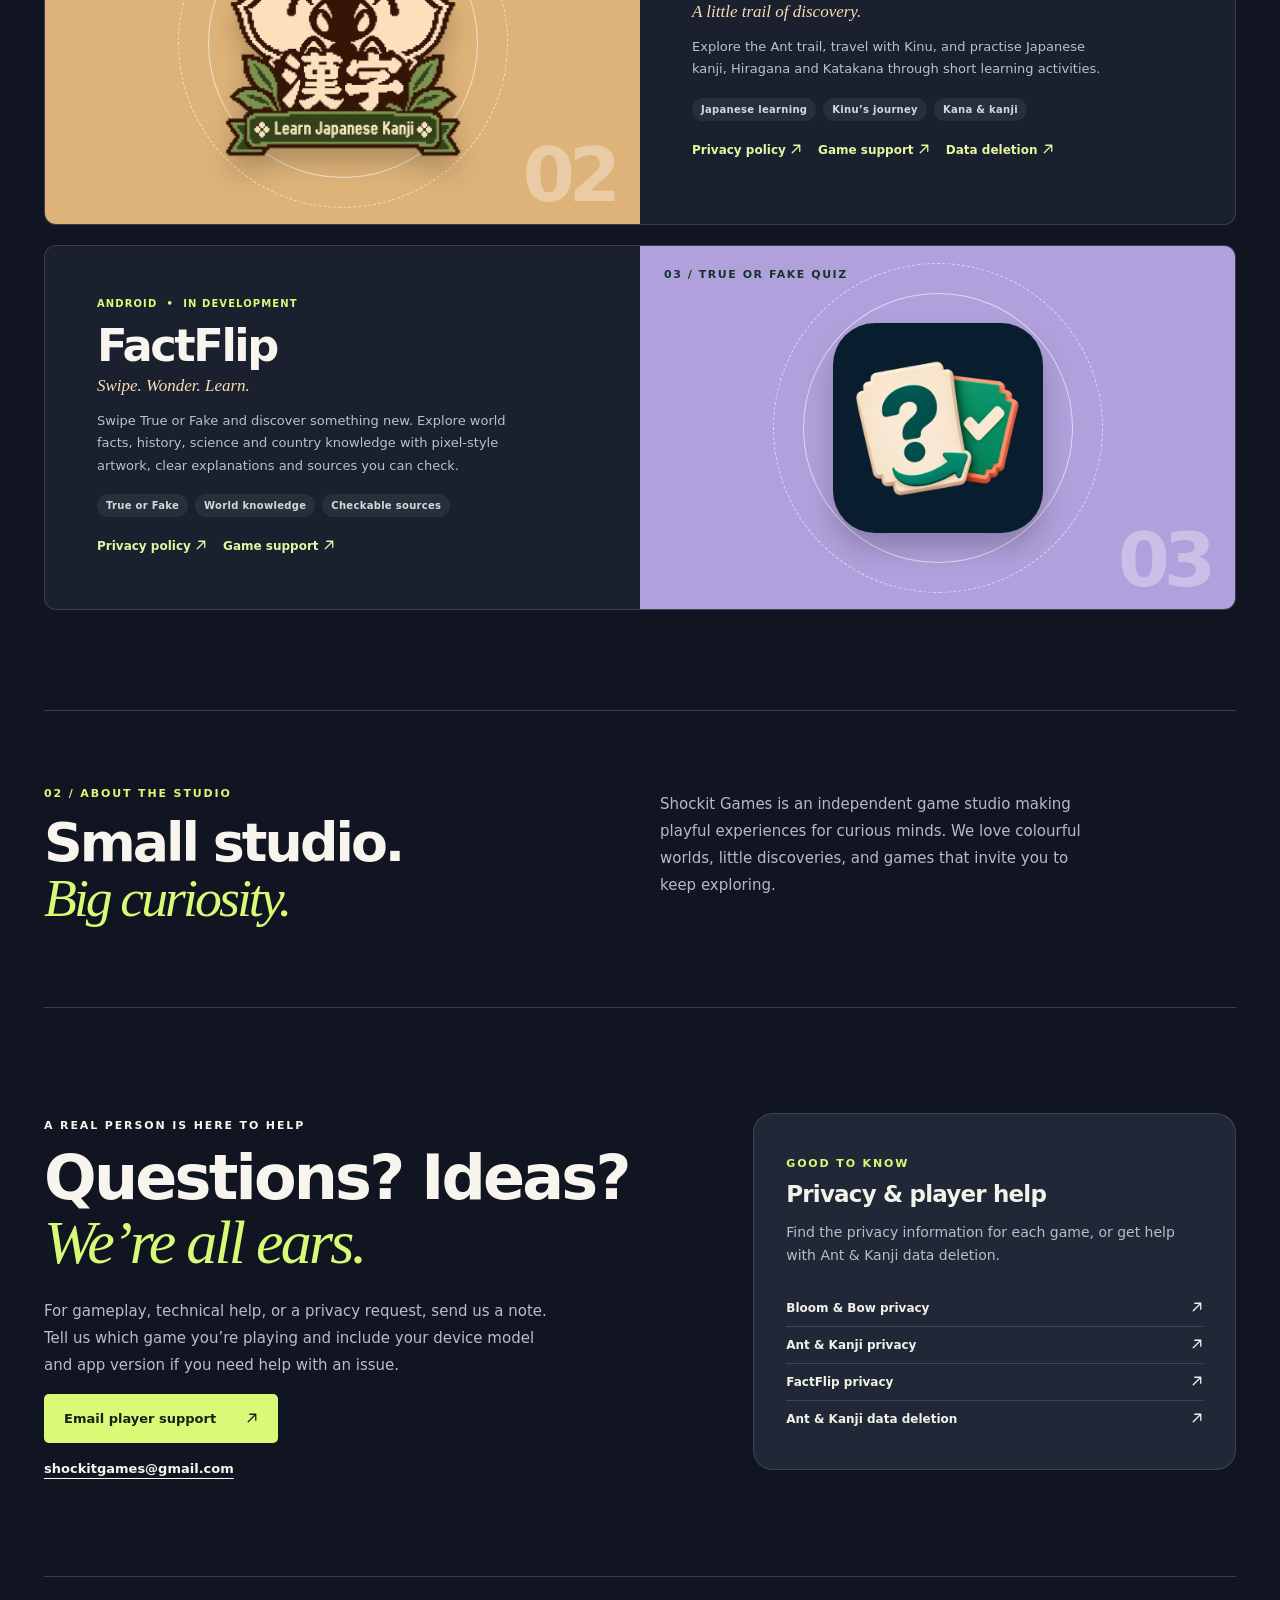
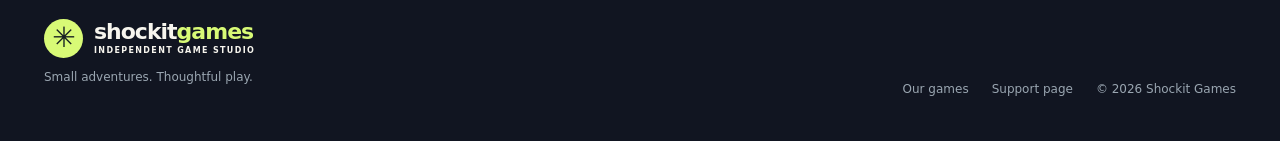
==== commit d8c56b03: "Add Bloom & Bow Google Play download to homepage" ====
--- a/index.html
+++ b/index.html
@@ -7,4 +7,4 @@
 body{background:#111521;color:#f7f5ee;font-family:system-ui,-apple-system,BlinkMacSystemFont,"Segoe UI",sans-serif}.header{padding:28px 0;border-bottom:1px solid #ffffff24}.brand-symbol{background:#d8fa76;color:#161e22}.brand-accent{color:#d8fa76}.nav-contact{background:#d8fa76;color:#151c1c;padding:12px 18px;border-radius:5px}.arcade-hero{display:grid;grid-template-columns:1.1fr .9fr;align-items:center;min-height:590px;padding-block:55px 85px;gap:35px}.arcade-hero .eyebrow{color:#d4f279}.arcade-hero h1{font-size:clamp(60px,8vw,112px);line-height:.91;letter-spacing:-.075em;text-transform:uppercase;margin:20px 0 25px}.arcade-hero h1 span{display:block;color:#d8fa76}.arcade-hero p:not(.eyebrow){max-width:460px;color:#aeb8c4;line-height:1.8;font-size:16px}.arcade .button{background:#d8fa76;color:#172019;border-radius:5px}.hero-actions{display:flex;align-items:center;gap:24px;flex-wrap:wrap;margin-top:30px}.text-link{font-size:12px;font-weight:800}.arcade-scene{height:430px;position:relative}.orbit-one,.orbit-two{position:absolute;border:1px solid #a5b3da54;inset:27px 8%;border-radius:50%;transform:rotate(-23deg)}.orbit-two{inset:67px 0;transform:rotate(22deg)}.arcade-star{position:absolute;color:#d8fa76;font-size:32px;right:18%;top:8%}.arcade-scene:before{content:"";position:absolute;inset:45px 14%;border-radius:50%;background:radial-gradient(circle,#546185 0,#343c63 46%,#24283d 47% 100%);box-shadow:0 0 90px #7a8ce328}.tile{position:absolute;background:#f8f4e8;padding:8px;border:1px solid #ffffff80;box-shadow:0 18px 35px #0007;border-radius:20px}.tile img{width:100%;height:100%;object-fit:contain}.tile-main{height:190px;width:190px;left:32%;top:26%;transform:rotate(-9deg)}.tile-a{height:116px;width:116px;left:4%;top:19%;transform:rotate(9deg);background:#e2efb7}.tile-f{height:126px;width:126px;right:3%;bottom:13%;transform:rotate(10deg);background:#eecdad}.scene-number{position:absolute;left:5%;bottom:9%;color:#a9b6c3;font-size:10px;letter-spacing:.15em;font-weight:800}.strip{background:#d8fa76;color:#1c2420;padding:17px 0;font-size:11px;letter-spacing:.15em;font-weight:850}.strip .shell{display:flex;justify-content:space-between;gap:20px}.arcade-collection{padding:105px 0 80px}.section-top{display:flex;justify-content:space-between;align-items:end;gap:25px;margin-bottom:40px}.section-top .eyebrow{color:#d8fa76}.section-top h2{font-size:clamp(48px,6vw,80px);line-height:1;letter-spacing:-.065em;margin:15px 0}.section-top>p{color:#aab4bd;font-size:14px;max-width:270px;line-height:1.7}.feature{display:grid;grid-template-columns:1fr 1fr;min-height:365px;margin-bottom:20px;border:1px solid #ffffff24;border-radius:12px;overflow:hidden;background:#1a202d}.feature:nth-child(even) .art{order:2}.feature .art{position:relative;display:grid;place-items:center;overflow:hidden;min-height:350px}.art-bloom{background:#66a691}.art-ant{background:#deb379}.art-fact{background:#b0a0db}.feature .art:before,.feature .art:after{content:"";position:absolute;width:270px;height:270px;border:1px solid #ffffff99;border-radius:50%;transform:rotate(45deg)}.feature .art:after{width:330px;height:330px;border-style:dashed}.feature .art img{width:210px;height:210px;position:relative;z-index:1;filter:drop-shadow(0 15px 12px #0003)}.feature .art .image-ant{width:250px;height:250px}.art-label{position:absolute;top:22px;left:24px;color:#14352d;font-size:11px;letter-spacing:.14em;font-weight:850}.art-index{position:absolute;bottom:5px;right:25px;font-size:75px;color:#ffffff55;font-weight:900;letter-spacing:-.08em}.feature-content{padding:44px 52px;display:flex;align-items:flex-start;justify-content:center;flex-direction:column}.status{color:#d8fa76;letter-spacing:.11em;font-size:10px;font-weight:800}.feature h3{font-size:clamp(29px,3.5vw,48px);letter-spacing:-.055em;line-height:1;margin:15px 0 8px}.feature .hook{color:#f7deb7;font-family:Georgia,serif;font-style:italic;font-size:17px;margin:0 0 14px}.feature .desc{max-width:430px;color:#b8c2c9;line-height:1.7;font-size:13px;margin:0}.tags{margin-block:17px}.tags li{background:#ffffff10;color:#d0d9db}.game-links{color:#e3f7a2}.story{border-top:1px solid #ffffff2e;border-bottom:1px solid #ffffff2e;padding:65px 0;display:grid;grid-template-columns:1fr 1fr;gap:40px}.story .eyebrow{color:#d8fa76}.story h2{font-size:clamp(35px,4.2vw,55px);letter-spacing:-.055em;line-height:1.03;margin:15px 0}.story h2 em{font-family:Georgia,serif;font-weight:400;color:#d8fa76}.story>p{max-width:440px;color:#b2bcc6;font-size:15px;line-height:1.8}.arcade .support{padding-block:100px}.arcade .support h2 em{color:#d8fa76}.arcade .support-copy>p:not(.eyebrow){color:#b5bfc5}.arcade .privacy-box{background:#202838;color:#f2f2e8;border:1px solid #ffffff20}.arcade .privacy-box .eyebrow{color:#d8fa76}.arcade .privacy-box p:not(.eyebrow){color:#b5bfc5}.arcade .privacy-box li+li{border-color:#ffffff23}.arcade .footer{border-top:1px solid #ffffff2a}.arcade .footer p,.arcade .footer-end{color:#9aa6b1}
 @media(max-width:800px){.arcade-hero{grid-template-columns:1fr;min-height:0;padding-block:55px 60px}.arcade-hero h1{font-size:clamp(59px,12vw,90px)}.arcade-scene{height:370px;max-width:500px;width:100%;margin:auto;overflow:hidden}.strip .shell span:last-child{display:none}.arcade-collection{padding:75px 0 55px}.section-top{align-items:start;flex-direction:column}.feature-content{padding:32px}.feature .art{min-height:300px}.feature .art img{width:165px;height:165px}.feature .art .image-ant{width:200px;height:200px}.story{grid-template-columns:1fr}.arcade .support{padding-block:75px}}
 @media(max-width:600px){.feature{grid-template-columns:1fr}.feature:nth-child(even) .art{order:0}.feature .art{min-height:245px}.feature .art:before{width:190px;height:190px}.feature .art:after{width:235px;height:235px}.feature .art img{width:145px;height:145px}.feature .art .image-ant{width:175px;height:175px}.arcade-scene{height:320px}.tile-main{height:145px;width:145px}.tile-a,.tile-f{height:90px;width:90px}.strip{font-size:9px}.strip .shell span:nth-child(2){display:none}}
-</style></head><body id="top"><div class="arcade"><a class="skip" href="#main">Skip to content</a><header class="header shell"><a class="brand" href="#top" aria-label="Shockit Games home"><span class="brand-symbol" aria-hidden="true">✳</span><span>shockit<span class="brand-accent">games</span><small>INDEPENDENT GAME STUDIO</small></span></a><nav aria-label="Main navigation"><a href="#games">Our games</a><a href="#about">Our story</a><a href="#privacy">Privacy</a><a href="#support" class="nav-contact">Get in touch <span aria-hidden="true"><svg aria-hidden="true" focusable="false" width="12" height="12" viewBox="0 0 16 16" style="display:inline-block;vertical-align:-.08em" fill="none" stroke="currentColor" stroke-width="1.7" stroke-linecap="round" stroke-linejoin="round"><path d="M3 13 13 3M5 3h8v8"/></svg></span></a></nav></header><main id="main"><section class="arcade-hero shell"><div><p class="eyebrow">✳ &nbsp; WELCOME TO SHOCKIT GAMES</p><h1>Press play.<span>Stay curious.</span></h1><p>Games can take you anywhere. Pick a little adventure, follow your curiosity, and see where play takes you.</p><div class="hero-actions"><a class="button" href="#games">Meet the games <span aria-hidden="true"><svg aria-hidden="true" focusable="false" width="12" height="12" viewBox="0 0 16 16" style="display:inline-block;vertical-align:-.08em" fill="none" stroke="currentColor" stroke-width="1.7" stroke-linecap="round" stroke-linejoin="round"><path d="M3 13 13 3M5 3h8v8"/></svg></span></a><a class="text-link" href="#about">THE STUDIO &nbsp; ↓</a></div></div><div class="arcade-scene" aria-label="Artwork from the three Shockit Games titles"><div class="orbit-one"></div><div class="orbit-two"></div><span class="arcade-star" aria-hidden="true">✳</span><div class="tile tile-main"><img class="image-bloom" src="[data-uri]" alt="Bloom &amp; Bow bow and arrow icon" decoding="async"></div><div class="tile tile-a"><img class="image-ant" src="[data-uri]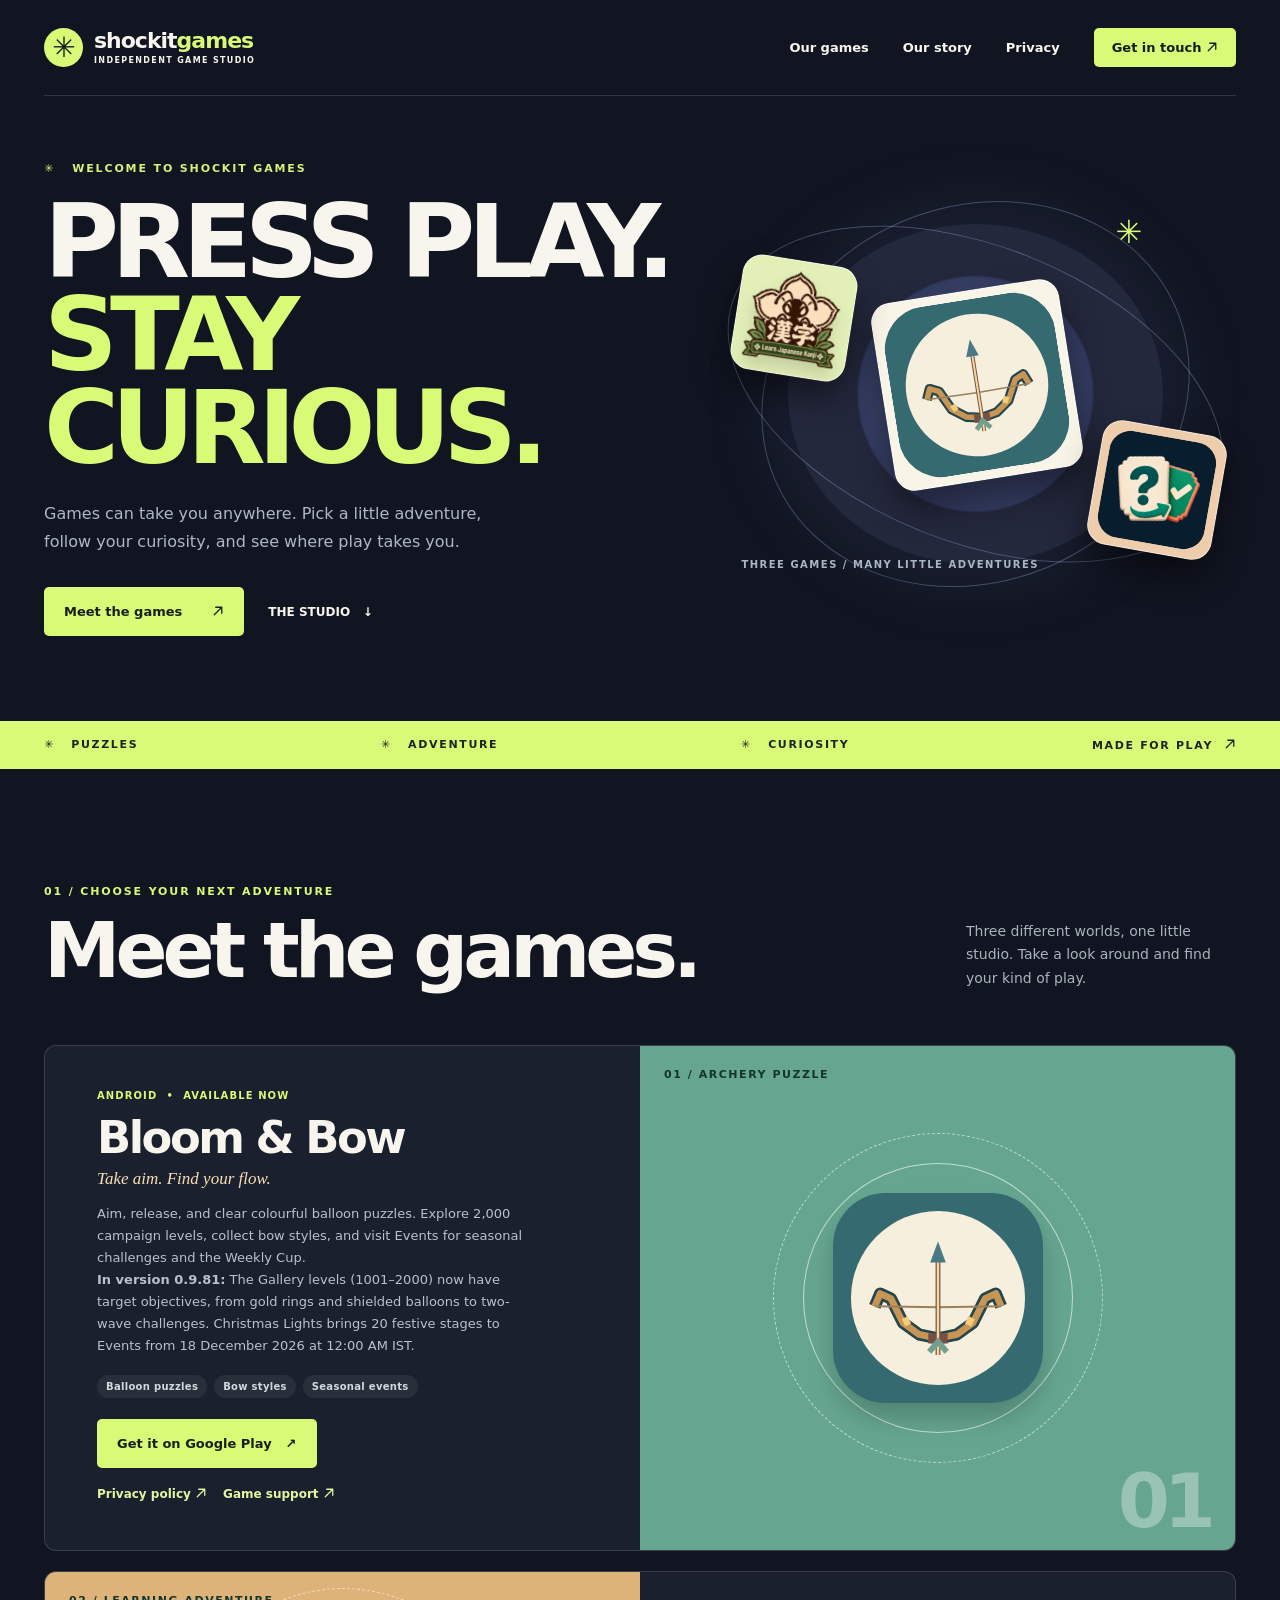
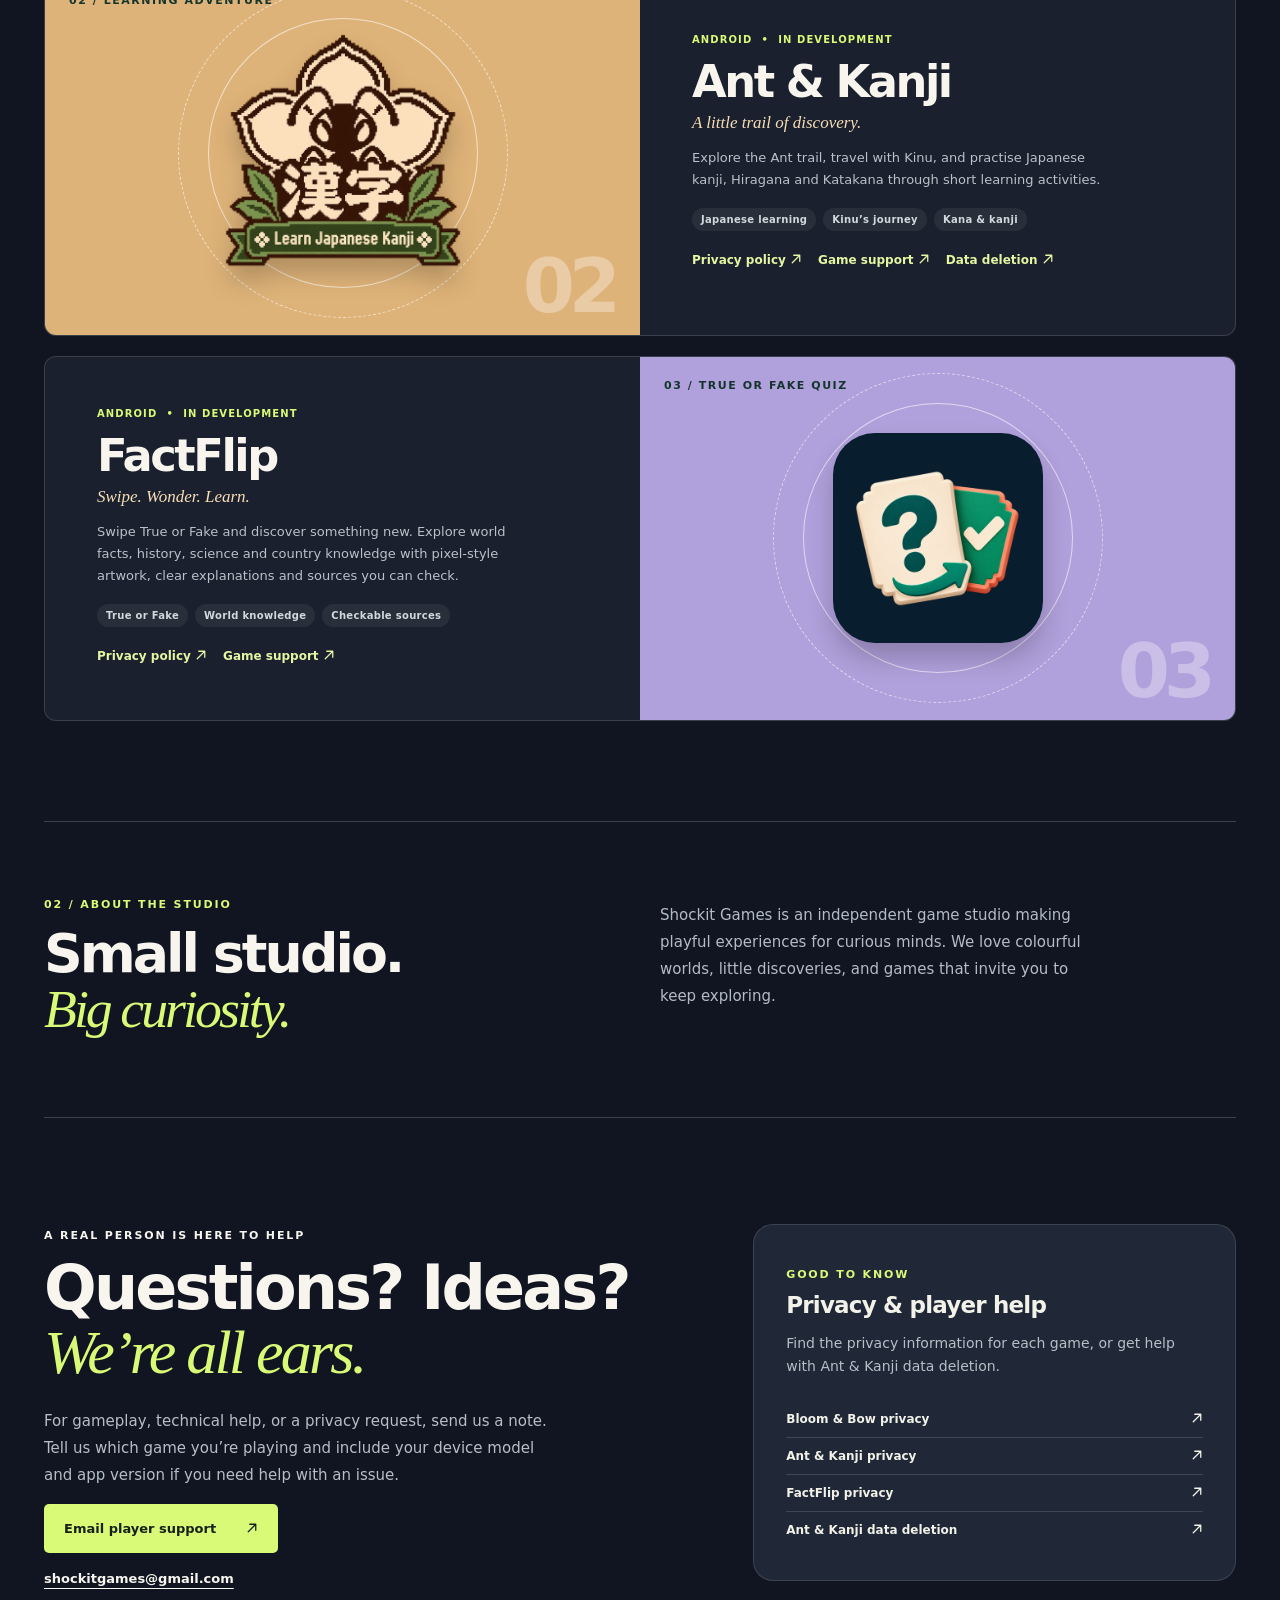
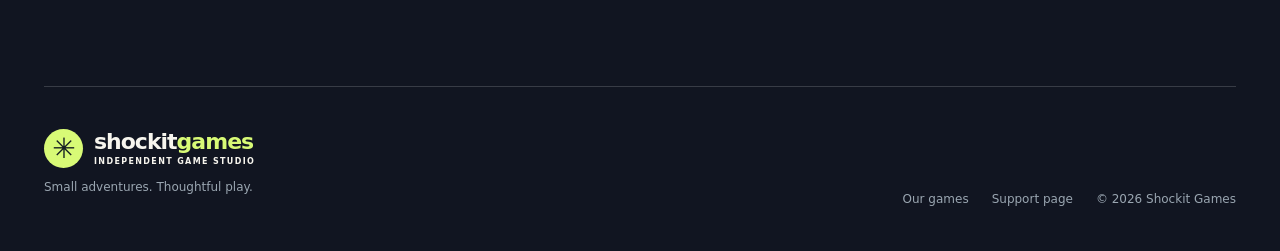
==== commit 81af1e34: "Update Bloom & Bow for the Christmas Lights launch" ====
--- a/index.html
+++ b/index.html
@@ -7,4 +7,6 @@
 body{background:#111521;color:#f7f5ee;font-family:system-ui,-apple-system,BlinkMacSystemFont,"Segoe UI",sans-serif}.header{padding:28px 0;border-bottom:1px solid #ffffff24}.brand-symbol{background:#d8fa76;color:#161e22}.brand-accent{color:#d8fa76}.nav-contact{background:#d8fa76;color:#151c1c;padding:12px 18px;border-radius:5px}.arcade-hero{display:grid;grid-template-columns:1.1fr .9fr;align-items:center;min-height:590px;padding-block:55px 85px;gap:35px}.arcade-hero .eyebrow{color:#d4f279}.arcade-hero h1{font-size:clamp(60px,8vw,112px);line-height:.91;letter-spacing:-.075em;text-transform:uppercase;margin:20px 0 25px}.arcade-hero h1 span{display:block;color:#d8fa76}.arcade-hero p:not(.eyebrow){max-width:460px;color:#aeb8c4;line-height:1.8;font-size:16px}.arcade .button{background:#d8fa76;color:#172019;border-radius:5px}.hero-actions{display:flex;align-items:center;gap:24px;flex-wrap:wrap;margin-top:30px}.text-link{font-size:12px;font-weight:800}.arcade-scene{height:430px;position:relative}.orbit-one,.orbit-two{position:absolute;border:1px solid #a5b3da54;inset:27px 8%;border-radius:50%;transform:rotate(-23deg)}.orbit-two{inset:67px 0;transform:rotate(22deg)}.arcade-star{position:absolute;color:#d8fa76;font-size:32px;right:18%;top:8%}.arcade-scene:before{content:"";position:absolute;inset:45px 14%;border-radius:50%;background:radial-gradient(circle,#546185 0,#343c63 46%,#24283d 47% 100%);box-shadow:0 0 90px #7a8ce328}.tile{position:absolute;background:#f8f4e8;padding:8px;border:1px solid #ffffff80;box-shadow:0 18px 35px #0007;border-radius:20px}.tile img{width:100%;height:100%;object-fit:contain}.tile-main{height:190px;width:190px;left:32%;top:26%;transform:rotate(-9deg)}.tile-a{height:116px;width:116px;left:4%;top:19%;transform:rotate(9deg);background:#e2efb7}.tile-f{height:126px;width:126px;right:3%;bottom:13%;transform:rotate(10deg);background:#eecdad}.scene-number{position:absolute;left:5%;bottom:9%;color:#a9b6c3;font-size:10px;letter-spacing:.15em;font-weight:800}.strip{background:#d8fa76;color:#1c2420;padding:17px 0;font-size:11px;letter-spacing:.15em;font-weight:850}.strip .shell{display:flex;justify-content:space-between;gap:20px}.arcade-collection{padding:105px 0 80px}.section-top{display:flex;justify-content:space-between;align-items:end;gap:25px;margin-bottom:40px}.section-top .eyebrow{color:#d8fa76}.section-top h2{font-size:clamp(48px,6vw,80px);line-height:1;letter-spacing:-.065em;margin:15px 0}.section-top>p{color:#aab4bd;font-size:14px;max-width:270px;line-height:1.7}.feature{display:grid;grid-template-columns:1fr 1fr;min-height:365px;margin-bottom:20px;border:1px solid #ffffff24;border-radius:12px;overflow:hidden;background:#1a202d}.feature:nth-child(even) .art{order:2}.feature .art{position:relative;display:grid;place-items:center;overflow:hidden;min-height:350px}.art-bloom{background:#66a691}.art-ant{background:#deb379}.art-fact{background:#b0a0db}.feature .art:before,.feature .art:after{content:"";position:absolute;width:270px;height:270px;border:1px solid #ffffff99;border-radius:50%;transform:rotate(45deg)}.feature .art:after{width:330px;height:330px;border-style:dashed}.feature .art img{width:210px;height:210px;position:relative;z-index:1;filter:drop-shadow(0 15px 12px #0003)}.feature .art .image-ant{width:250px;height:250px}.art-label{position:absolute;top:22px;left:24px;color:#14352d;font-size:11px;letter-spacing:.14em;font-weight:850}.art-index{position:absolute;bottom:5px;right:25px;font-size:75px;color:#ffffff55;font-weight:900;letter-spacing:-.08em}.feature-content{padding:44px 52px;display:flex;align-items:flex-start;justify-content:center;flex-direction:column}.status{color:#d8fa76;letter-spacing:.11em;font-size:10px;font-weight:800}.feature h3{font-size:clamp(29px,3.5vw,48px);letter-spacing:-.055em;line-height:1;margin:15px 0 8px}.feature .hook{color:#f7deb7;font-family:Georgia,serif;font-style:italic;font-size:17px;margin:0 0 14px}.feature .desc{max-width:430px;color:#b8c2c9;line-height:1.7;font-size:13px;margin:0}.tags{margin-block:17px}.tags li{background:#ffffff10;color:#d0d9db}.game-links{color:#e3f7a2}.story{border-top:1px solid #ffffff2e;border-bottom:1px solid #ffffff2e;padding:65px 0;display:grid;grid-template-columns:1fr 1fr;gap:40px}.story .eyebrow{color:#d8fa76}.story h2{font-size:clamp(35px,4.2vw,55px);letter-spacing:-.055em;line-height:1.03;margin:15px 0}.story h2 em{font-family:Georgia,serif;font-weight:400;color:#d8fa76}.story>p{max-width:440px;color:#b2bcc6;font-size:15px;line-height:1.8}.arcade .support{padding-block:100px}.arcade .support h2 em{color:#d8fa76}.arcade .support-copy>p:not(.eyebrow){color:#b5bfc5}.arcade .privacy-box{background:#202838;color:#f2f2e8;border:1px solid #ffffff20}.arcade .privacy-box .eyebrow{color:#d8fa76}.arcade .privacy-box p:not(.eyebrow){color:#b5bfc5}.arcade .privacy-box li+li{border-color:#ffffff23}.arcade .footer{border-top:1px solid #ffffff2a}.arcade .footer p,.arcade .footer-end{color:#9aa6b1}
 @media(max-width:800px){.arcade-hero{grid-template-columns:1fr;min-height:0;padding-block:55px 60px}.arcade-hero h1{font-size:clamp(59px,12vw,90px)}.arcade-scene{height:370px;max-width:500px;width:100%;margin:auto;overflow:hidden}.strip .shell span:last-child{display:none}.arcade-collection{padding:75px 0 55px}.section-top{align-items:start;flex-direction:column}.feature-content{padding:32px}.feature .art{min-height:300px}.feature .art img{width:165px;height:165px}.feature .art .image-ant{width:200px;height:200px}.story{grid-template-columns:1fr}.arcade .support{padding-block:75px}}
 @media(max-width:600px){.feature{grid-template-columns:1fr}.feature:nth-child(even) .art{order:0}.feature .art{min-height:245px}.feature .art:before{width:190px;height:190px}.feature .art:after{width:235px;height:235px}.feature .art img{width:145px;height:145px}.feature .art .image-ant{width:175px;height:175px}.arcade-scene{height:320px}.tile-main{height:145px;width:145px}.tile-a,.tile-f{height:90px;width:90px}.strip{font-size:9px}.strip .shell span:nth-child(2){display:none}}
-.play-download{align-self:flex-start;background:#d8fa76;color:#172019;margin:4px 0 14px;max-width:100%;gap:14px}</style></head><body id="top"><div class="arcade"><a class="skip" href="#main">Skip to content</a><header class="header shell"><a class="brand" href="#top" aria-label="Shockit Games home"><span class="brand-symbol" aria-hidden="true">✳</span><span>shockit<span class="brand-accent">games</span><small>INDEPENDENT GAME STUDIO</small></span></a><nav aria-label="Main navigation"><a href="#games">Our games</a><a href="#about">Our story</a><a href="#privacy">Privacy</a><a href="#support" class="nav-contact">Get in touch <span aria-hidden="true"><svg aria-hidden="true" focusable="false" width="12" height="12" viewBox="0 0 16 16" style="display:inline-block;vertical-align:-.08em" fill="none" stroke="currentColor" stroke-width="1.7" stroke-linecap="round" stroke-linejoin="round"><path d="M3 13 13 3M5 3h8v8"/></svg></span></a></nav></header><main id="main"><section class="arcade-hero shell"><div><p class="eyebrow">✳ &nbsp; WELCOME TO SHOCKIT GAMES</p><h1>Press play.<span>Stay curious.</span></h1><p>Games can take you anywhere. Pick a little adventure, follow your curiosity, and see where play takes you.</p><div class="hero-actions"><a class="button" href="#games">Meet the games <span aria-hidden="true"><svg aria-hidden="true" focusable="false" width="12" height="12" viewBox="0 0 16 16" style="display:inline-block;vertical-align:-.08em" fill="none" stroke="currentColor" stroke-width="1.7" stroke-linecap="round" stroke-linejoin="round"><path d="M3 13 13 3M5 3h8v8"/></svg></span></a><a class="text-link" href="#about">THE STUDIO &nbsp; ↓</a></div></div><div class="arcade-scene" aria-label="Artwork from the three Shockit Games titles"><div class="orbit-one"></div><div class="orbit-two"></div><span class="arcade-star" aria-hidden="true">✳</span><div class="tile tile-main"><img class="image-bloom" src="[data-uri]" alt="Bloom &amp; Bow bow and arrow icon" decoding="async"></div><div class="tile tile-a"><img class="image-ant" src="[data-uri]